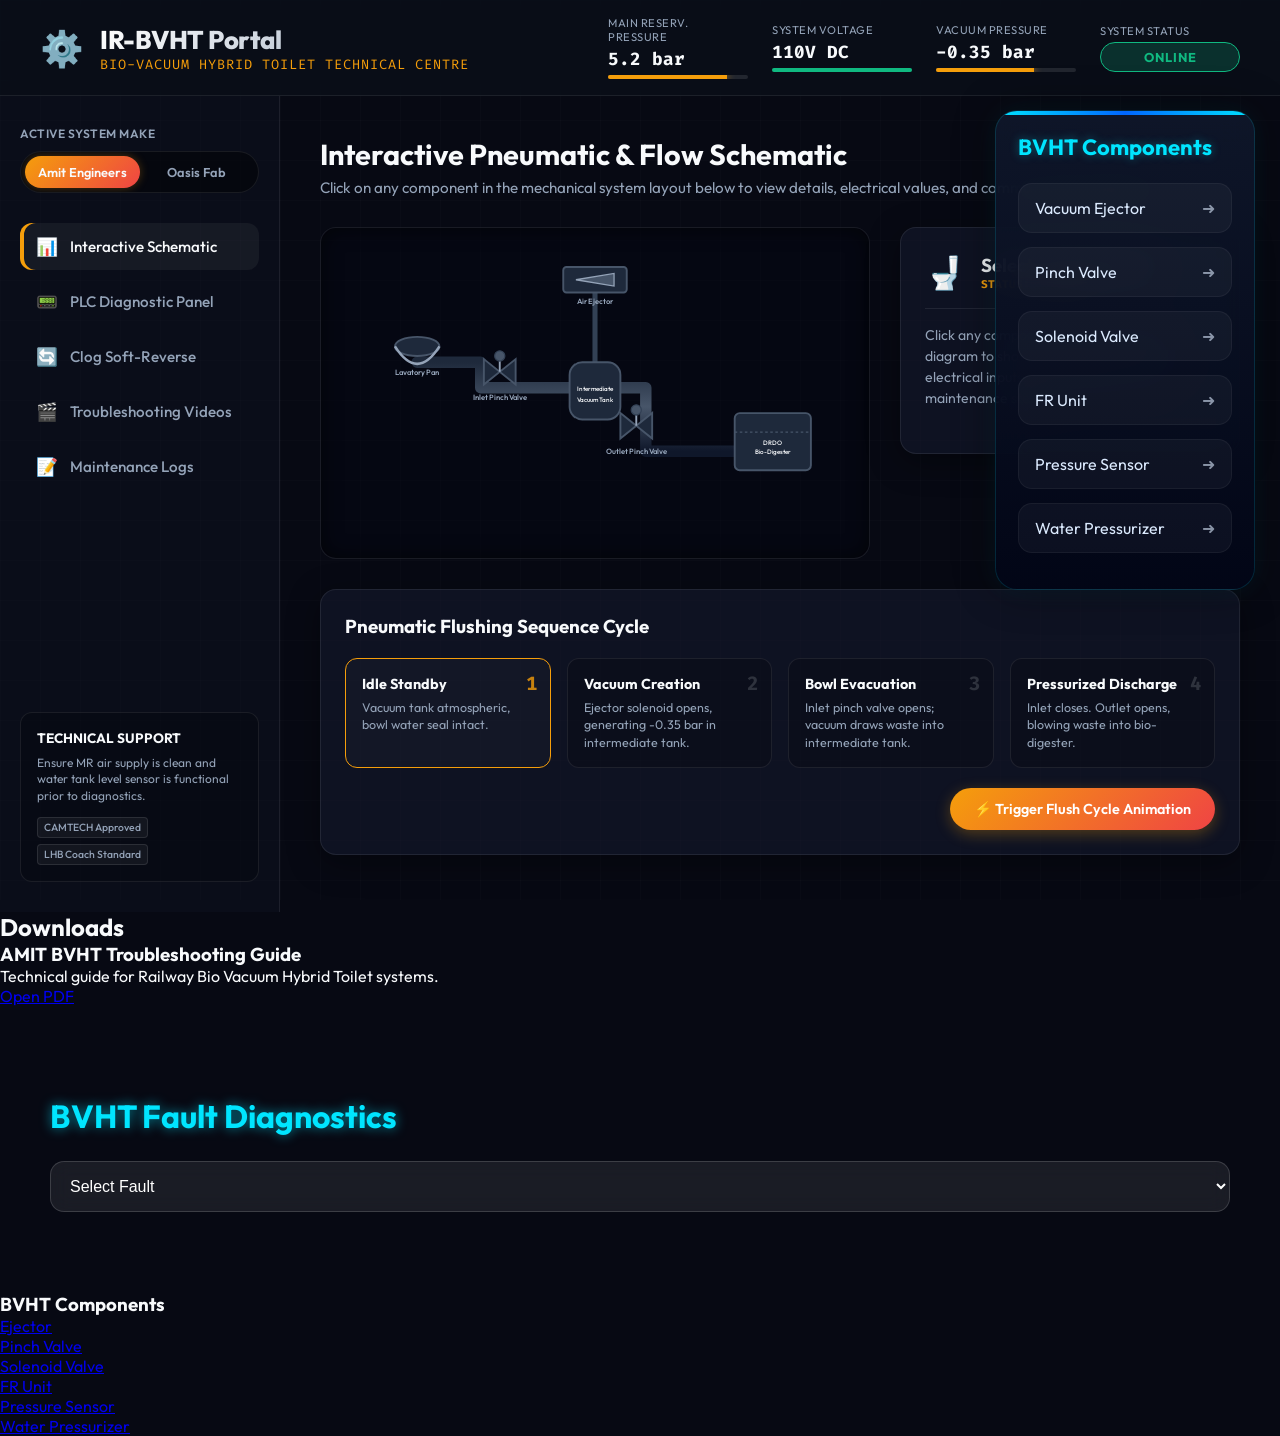
==== index.html @ fe93f7c3 "Update BVHT components list in index.html Added additional components to the BVHT section." ====
<!DOCTYPE html>
<html lang="en">
<head>
    <meta charset="UTF-8">
    <meta name="viewport" content="width=device-width, initial-scale=1.0">
    <title>Indian Railways BVHT Troubleshooting & Diagnostic Portal</title>
    <meta name="description" content="Technical portal for Amit Engineers and Oasis Fabrications Bio-Vacuum Hybrid Toilet (BVHT) systems in Indian Railways. Diagnostic codes, animated schematics, videos, and loggers.">
    <link rel="preconnect" href="https://fonts.googleapis.com">
    <link rel="preconnect" href="https://fonts.gstatic.com" crossorigin>
    <link href="https://fonts.googleapis.com/css2?family=Fira+Code:wght@400;500;700&family=Outfit:wght@300;400;500;600;700;800&display=swap" rel="stylesheet">
    <link rel="stylesheet" href="style.css">
</head>
<body class="theme-amit">
    <!-- Background grid effect -->
    <div class="grid-overlay"></div>

    <!-- Header Section -->
    <header class="main-header">
        <div class="header-logo">
            <span class="logo-icon">⚙️</span>
            <div>
                <h1>IR-BVHT Portal</h1>
                <p class="subtitle">Bio-Vacuum Hybrid Toilet Technical Centre</p>
            </div>
        </div>

        <!-- Real-time Dashboard Dials (Simulated) -->
        <div class="dashboard-stats">
            <div class="stat-dial">
                <span class="dial-label">Main Reserv. Pressure</span>
                <span class="dial-value" id="dial-mr-pressure">5.2 bar</span>
                <div class="dial-bar"><div class="dial-bar-fill" style="width: 85%;"></div></div>
            </div>
            <div class="stat-dial">
                <span class="dial-label">System Voltage</span>
                <span class="dial-value" id="dial-voltage">110V DC</span>
                <div class="dial-bar"><div class="dial-bar-fill success" style="width: 100%;"></div></div>
            </div>
            <div class="stat-dial">
                <span class="dial-label">Vacuum Pressure</span>
                <span class="dial-value" id="dial-vacuum">-0.35 bar</span>
                <div class="dial-bar"><div class="dial-bar-fill warning" style="width: 70%;"></div></div>
            </div>
            <div class="stat-dial">
                <span class="dial-label">System Status</span>
                <span class="status-indicator online" id="system-status-indicator">ONLINE</span>
            </div>
        </div>
    </header>

    <!-- Main Workspace -->
    <main class="app-container">
        
        <!-- Sidebar Navigation -->
        <aside class="sidebar-nav">
            <div class="manufacturer-toggle-container">
                <span class="toggle-label">Active System Make</span>
                <div class="toggle-switch">
                    <input type="radio" id="make-amit" name="system-make" value="amit" checked>
                    <label for="make-amit" class="toggle-btn toggle-amit">Amit Engineers</label>
                    <input type="radio" id="make-oasis" name="system-make" value="oasis">
                    <label for="make-oasis" class="toggle-btn toggle-oasis">Oasis Fab</label>
                    <span class="toggle-slider"></span>
                </div>
            </div>

            <nav class="nav-menu">
                <button class="nav-item active" id="btn-tab-schematic" data-tab="tab-schematic">
                    <span class="nav-icon">📊</span> Interactive Schematic
                </button>
                <button class="nav-item" id="btn-tab-diagnostic" data-tab="tab-diagnostic">
                    <span class="nav-icon">📟</span> PLC Diagnostic Panel
                </button>
                <button class="nav-item" id="btn-tab-softreverse" data-tab="tab-softreverse">
                    <span class="nav-icon">🔄</span> Clog Soft-Reverse
                </button>
                <button class="nav-item" id="btn-tab-videos" data-tab="tab-videos">
                    <span class="nav-icon">🎬</span> Troubleshooting Videos
                </button>
                <button class="nav-item" id="btn-tab-logger" data-tab="tab-logger">
                    <span class="nav-icon">📝</span> Maintenance Logs
                </button>
            </nav>

            <div class="sidebar-info">
                <h3>Technical Support</h3>
                <p>Ensure MR air supply is clean and water tank level sensor is functional prior to diagnostics.</p>
                <div class="support-badges">
                    <span class="badge">CAMTECH Approved</span>
                    <span class="badge">LHB Coach Standard</span>
                </div>
            </div>
        </aside>

        <!-- Dynamic Content Section -->
        <section class="content-viewport">

            <!-- TAB 1: INTERACTIVE PNEUMATIC SCHEMATIC -->
            <div class="tab-pane active" id="tab-schematic">
                <div class="pane-header">
                    <h2>Interactive Pneumatic & Flow Schematic</h2>
                    <p>Click on any component in the mechanical system layout below to view details, electrical values, and common failure diagnostics.</p>
                </div>

                <div class="schematic-layout">
                    <div class="svg-container" id="interactive-svg-container">
                        <!-- SVG Diagram of the Toilet System -->
                        <svg viewBox="0 0 800 450" class="schematic-svg" id="bvht-schematic-svg">
                            <!-- Definitions for Gradients -->
                            <defs>
                                <linearGradient id="pipe-grad" x1="0%" y1="0%" x2="0%" y2="100%">
                                    <stop offset="0%" stop-color="#1E293B"/>
                                    <stop offset="50%" stop-color="#475569"/>
                                    <stop offset="100%" stop-color="#0F172A"/>
                                </linearGradient>
                                <linearGradient id="glow-orange" x1="0%" y1="0%" x2="100%" y2="0%">
                                    <stop offset="0%" stop-color="#F59E0B"/>
                                    <stop offset="100%" stop-color="#EF4444"/>
                                </linearGradient>
                                <linearGradient id="glow-cyan" x1="0%" y1="0%" x2="100%" y2="0%">
                                    <stop offset="0%" stop-color="#06B6D4"/>
                                    <stop offset="100%" stop-color="#3B82F6"/>
                                </linearGradient>
                            </defs>

                            <!-- Pipe Lines (Background) -->
                            <!-- Waste Line: Toilet -> Inlet Valve -> Tank -> Outlet Valve -> Digester -->
                            <path d="M 120 180 L 220 180 L 220 220 L 320 220 L 480 220 L 480 320 L 620 320" fill="none" stroke="url(#pipe-grad)" stroke-width="18" stroke-linecap="round" stroke-linejoin="round" />
                            <path id="waste-flow-line" class="flow-line" d="M 120 180 L 220 180 L 220 220 L 320 220 L 480 220 L 480 320 L 620 320" fill="none" stroke="transparent" stroke-width="6" stroke-dasharray="10, 15" stroke-linecap="round" />

                            <!-- Air Line: Regulator -> Ejector -> Tank -->
                            <path d="M 400 60 L 400 130 L 400 200" fill="none" stroke="#334155" stroke-width="8" stroke-linecap="round"/>
                            <path id="air-flow-line" class="flow-line" d="M 400 60 L 400 200" fill="none" stroke="transparent" stroke-width="3" stroke-dasharray="6, 8" />

                            <!-- 1. Toilet Pan (Visual Node) -->
                            <g class="schematic-node" id="node-pan" transform="translate(60, 120)">
                                <rect class="node-hitbox" x="0" y="0" width="120" height="90" rx="10" />
                                <ellipse cx="60" cy="35" rx="35" ry="15" class="node-shape bowl" />
                                <path d="M 25 35 Q 60 90 95 35" fill="none" stroke="#94A3B8" stroke-width="4" />
                                <text x="60" y="80" class="node-label">Lavatory Pan</text>
                            </g>

                            <!-- 2. Inlet Pinch Valve -->
                            <g class="schematic-node" id="node-inlet-valve" transform="translate(225, 175)">
                                <rect class="node-hitbox" x="-20" y="-10" width="90" height="90" rx="10" />
                                <polygon points="0,0 50,40 50,0 0,40" class="node-shape valve" />
                                <line x1="25" y1="20" x2="25" y2="-5" stroke="#94A3B8" stroke-width="3" />
                                <circle cx="25" cy="-5" r="8" class="valve-actuator" />
                                <text x="25" y="65" class="node-label">Inlet Pinch Valve</text>
                            </g>

                            <!-- 3. Intermediate Vacuum Tank -->
                            <g class="schematic-node" id="node-vacuum-tank" transform="translate(350, 180)">
                                <rect class="node-hitbox" x="-10" y="-10" width="120" height="120" rx="10" />
                                <rect class="node-shape tank" x="10" y="0" width="80" height="90" rx="20" />
                                <text x="50" y="45" class="node-label inner">Intermediate</text>
                                <text x="50" y="62" class="node-label inner">Vacuum Tank</text>
                            </g>

                            <!-- 4. Vacuum Ejector & Solenoids -->
                            <g class="schematic-node" id="node-ejector" transform="translate(340, 20)">
                                <rect class="node-hitbox" x="-10" y="-10" width="140" height="90" rx="10" />
                                <rect class="node-shape regulator" x="10" y="10" width="100" height="40" rx="5" />
                                <polygon points="30,30 90,20 90,40" class="ejector-cone" fill="#475569" stroke="#94A3B8" stroke-width="2" />
                                <text x="60" y="68" class="node-label">Air Ejector</text>
                            </g>

                            <!-- 5. Outlet Pinch Valve -->
                            <g class="schematic-node" id="node-outlet-valve" transform="translate(440, 260)">
                                <rect class="node-hitbox" x="-20" y="-10" width="90" height="90" rx="10" />
                                <polygon points="0,0 50,40 50,0 0,40" class="node-shape valve" />
                                <line x1="25" y1="20" x2="25" y2="-5" stroke="#94A3B8" stroke-width="3" />
                                <circle cx="25" cy="-5" r="8" class="valve-actuator" />
                                <text x="25" y="65" class="node-label">Outlet Pinch Valve</text>
                            </g>

                            <!-- 6. Bio-Digester Tank -->
                            <g class="schematic-node" id="node-digester" transform="translate(610, 250)">
                                <rect class="node-hitbox" x="0" y="0" width="140" height="130" rx="10" />
                                <rect class="node-shape digester-box" x="10" y="10" width="120" height="90" rx="8" />
                                <line x1="10" y1="40" x2="130" y2="40" stroke="#475569" stroke-width="2" stroke-dasharray="4,4" />
                                <text x="70" y="60" class="node-label inner">DRDO</text>
                                <text x="70" y="75" class="node-label inner">Bio-Digester</text>
                            </g>
                        </svg>
                    </div>

                    <!-- Component Details Card -->
                    <div class="component-details-card glass-panel" id="component-details-card">
                        <div class="card-header">
                            <span class="comp-icon" id="comp-icon">🚽</span>
                            <div>
                                <h3 id="comp-title">Select a Component</h3>
                                <p class="comp-tag" id="comp-status">STATUS: STANDBY</p>
                            </div>
                        </div>
                        <div class="card-body">
                            <p class="comp-desc" id="comp-desc">Click any component on the schematic diagram to show the diagnostic overview, electrical inputs, typical pressure, and maintenance steps.</p>
                            <div class="comp-spec-list" id="comp-spec-list" style="display: none;">
                                <div class="spec-row">
                                    <span class="spec-name">Operating Air Pressure:</span>
                                    <span class="spec-value" id="spec-pressure">-</span>
                                </div>
                                <div class="spec-row">
                                    <span class="spec-name">Electrical Voltage:</span>
                                    <span class="spec-value" id="spec-voltage">-</span>
                                </div>
                                <div class="spec-row">
                                    <span class="spec-name">Primary Fault:</span>
                                    <span class="spec-value warning" id="spec-fault">-</span>
                                </div>
                            </div>
                            <div class="comp-actions" id="comp-actions" style="display: none;">
                                <button class="action-btn-primary" id="btn-comp-video">🎥 View Maintenance Video</button>
                            </div>
                        </div>
                    </div>
                </div>

                <!-- Operating Sequence Walkthrough -->
                <div class="sequence-walkthrough glass-panel">
                    <h3>Pneumatic Flushing Sequence Cycle</h3>
                    <div class="sequence-steps">
                        <div class="seq-step active" id="seq-step-1">
                            <span class="step-num">1</span>
                            <h4>Idle Standby</h4>
                            <p>Vacuum tank atmospheric, bowl water seal intact.</p>
                        </div>
                        <div class="seq-step" id="seq-step-2">
                            <span class="step-num">2</span>
                            <h4>Vacuum Creation</h4>
                            <p>Ejector solenoid opens, generating -0.35 bar in intermediate tank.</p>
                        </div>
                        <div class="seq-step" id="seq-step-3">
                            <span class="step-num">3</span>
                            <h4>Bowl Evacuation</h4>
                            <p>Inlet pinch valve opens; vacuum draws waste into intermediate tank.</p>
                        </div>
                        <div class="seq-step" id="seq-step-4">
                            <span class="step-num">4</span>
                            <h4>Pressurized Discharge</h4>
                            <p>Inlet closes. Outlet opens, blowing waste into bio-digester.</p>
                        </div>
                    </div>
                    <div class="sequence-controls">
                        <button class="glow-btn" id="btn-simulate-flush">⚡ Trigger Flush Cycle Animation</button>
                    </div>
                </div>
            </div>

            <!-- TAB 2: PLC DIAGNOSTIC PANEL -->
            <div class="tab-pane" id="tab-diagnostic">
                <div class="pane-header">
                    <h2>Microprocessor & PLC Control Panel Simulator</h2>
                    <p>Replicate the actual on-board PLC controller interface. Choose a fault code to simulate screen readouts, indicator light states, and retrieve the corrective action protocol.</p>
                </div>

                <div class="diagnostic-grid">
                    <!-- The Simulated Controller Unit -->
                    <div class="plc-controller-enclosure">
                        <div class="plc-faceplate">
                            <!-- Controller Header -->
                            <div class="plc-header">
                                <span class="plc-maker" id="plc-maker-name">AMIT ENGINEERS</span>
                                <span class="plc-model">MICRO-PLC SYSTEM V3.1</span>
                            </div>

                            <!-- LCD Digital Display -->
                            <div class="plc-lcd-display">
                                <div class="lcd-glow"></div>
                                <div class="lcd-text" id="plc-display-line1">SYSTEM NORMAL</div>
                                <div class="lcd-text code" id="plc-display-line2">READY FOR CYCLE</div>
                                <div class="lcd-text alert" id="plc-display-line3">MR PRESS: 5.2 BAR</div>
                            </div>

                            <!-- LED Panel Indicators -->
                            <div class="plc-led-panel">
                                <div class="led-group">
                                    <span class="led-light led-green active" id="led-power"></span>
                                    <span class="led-label">POWER 110V</span>
                                </div>
                                <div class="led-group">
                                    <span class="led-light led-amber active" id="led-air"></span>
                                    <span class="led-label">AIR OK (>5B)</span>
                                </div>
                                <div class="led-group">
                                    <span class="led-light led-cyan" id="led-vacuum"></span>
                                    <span class="led-label">VACUUM ACT</span>
                                </div>
                                <div class="led-group">
                                    <span class="led-light led-red" id="led-fault"></span>
                                    <span class="led-label">SYS FAULT</span>
                                </div>
                            </div>

                            <!-- Interface Buttons -->
                            <div class="plc-buttons-row">
                                <button class="plc-btn" id="plc-btn-up">▲</button>
                                <button class="plc-btn" id="plc-btn-down">▼</button>
                                <button class="plc-btn ok" id="plc-btn-ok">OK</button>
                                <button class="plc-btn reset" id="plc-btn-reset">RESET</button>
                            </div>
                        </div>
                    </div>

                    <!-- Fault Code Selection & Actions -->
                    <div class="fault-lookup-card glass-panel">
                        <h3>Simulate System Faults</h3>
                        <p class="info-note">Select a fault condition from the dropdown to diagnose the issue on the control panel.</p>

                        <div class="form-group">
                            <label for="fault-select">Choose System Error:</label>
                            <select id="fault-select" class="custom-select">
                                <option value="NORMAL">-- System Healthy (Normal Operation) --</option>
                                <optgroup label="Common Fault Conditions" id="fault-select-group">
                                    <!-- Populated dynamically via JS based on Amit/Oasis selection -->
                                </optgroup>
                            </select>
                        </div>

                        <!-- Diagnostic Output -->
                        <div class="diagnostic-output-box" id="diagnostic-output-box" style="display: none;">
                            <h4 class="output-title">Resolution & Troubleshooting Protocol</h4>
                            <div class="protocol-details">
                                <div class="protocol-section">
                                    <h5>🚨 Probable Cause:</h5>
                                    <p id="fault-cause">No compressed air from Main Reservoir or clogged solenoid exhaust port.</p>
                                </div>
                                <div class="protocol-section">
                                    <h5>🔧 Rectification Steps:</h5>
                                    <ol id="fault-steps">
                                        <li>Check MR air gauge in underframe.</li>
                                        <li>Check if bypass valve is closed.</li>
                                        <li>Measure coil resistance of Inlet Solenoid (should be ~120 ohms).</li>
                                    </ol>
                                </div>
                                <div class="protocol-section">
                                    <h5>📽️ Recommended Tutorial:</h5>
                                    <div class="recommendation-link">
                                        <span class="link-title" id="fault-video-recommendation">Replacing Inlet Solenoid.webm</span>
                                        <button class="small-glow-btn" id="btn-fault-play-video">🎥 Play Tutorial</button>
                                    </div>
                                </div>
                            </div>
                        </div>
                    </div>
                </div>
            </div>

            <!-- TAB 3: CLOG SOFT-REVERSE SIMULATOR -->
            <div class="tab-pane" id="tab-softreverse">
                <div class="pane-header">
                    <h2>Emergency Clog Removal: Soft-Reverse Simulator</h2>
                    <p>When an en-route toilet bowl blockage occurs, coaching depot staff use the "Soft-Reverse" purge. This forces the inlet pinch valve open and alternates air/vacuum pulses to clear obstructions.</p>
                </div>

                <div class="soft-reverse-grid">
                    <!-- Interactive Button Console -->
                    <div class="console-box glass-panel">
                        <h3>Microprocessor Push-Button Panel</h3>
                        <p class="console-instruct"><strong>Instructions:</strong> To trigger the Soft-Reverse protocol, you must click and hold buttons <span class="key-badge">S1</span>, <span class="key-badge">S2</span>, and <span class="key-badge">S3</span> simultaneously for exactly 3 seconds.</p>
                        
                        <div class="interactive-console-buttons">
                            <button class="console-push-btn" id="btn-s1">S1 <span class="subtext">Diagnostic</span></button>
                            <button class="console-push-btn" id="btn-s2">S2 <span class="subtext">Manual Act.</span></button>
                            <button class="console-push-btn" id="btn-s3">S3 <span class="subtext">System Set</span></button>
                        </div>

                        <!-- Progress indicator -->
                        <div class="hold-progress-container" id="hold-progress-container" style="display: none;">
                            <div class="progress-label">Holding Buttons... <span id="progress-percent">0%</span></div>
                            <div class="progress-bar-track">
                                <div class="progress-bar-fill" id="hold-progress-bar"></div>
                            </div>
                        </div>

                        <div class="system-alerts" id="console-alerts-box">
                            <div class="alert-message standby">STANDBY: Ready to run Soft-Reverse Procedure.</div>
                        </div>
                    </div>

                    <!-- Simulated Visual feedback -->
                    <div class="simulator-feed-box glass-panel">
                        <h3>Purge Cycle Animation Feed</h3>
                        <div class="valve-simulation-box">
                            <div class="sim-valve" id="sim-valve-inlet">
                                <span class="valve-name">Inlet Pinch Valve</span>
                                <span class="valve-status status-closed" id="status-val-inlet">CLOSED</span>
                                <div class="valve-visual"><div class="gate"></div></div>
                            </div>

                            <div class="sim-valve" id="sim-valve-outlet">
                                <span class="valve-name">Outlet Pinch Valve</span>
                                <span class="valve-status status-closed" id="status-val-outlet">CLOSED</span>
                                <div class="valve-visual"><div class="gate"></div></div>
                            </div>

                            <div class="sim-pressure-gauge">
                                <span class="gauge-name">Internal Pressure</span>
                                <div class="gauge-visual">
                                    <div class="dial-needle" id="sim-gauge-needle" style="transform: rotate(0deg);"></div>
                                    <div class="gauge-center"></div>
                                </div>
                                <span class="gauge-value" id="sim-gauge-value">0.0 bar</span>
                            </div>
                        </div>

                        <div class="console-screen">
                            <div class="scanlines"></div>
                            <ul class="console-logs" id="console-logs-list">
                                <li class="log-entry sys">[SYSTEM] Standby - Awaiting initialization keys...</li>
                            </ul>
                        </div>
                    </div>
                </div>
            </div>

            <!-- TAB 4: VIDEOS & DOWNLOADS -->
            <div class="tab-pane" id="tab-videos">
                <div class="pane-header">
                    <h2>Troubleshooting Videos & Reference Manuals</h2>
                    <p>Browse and download instruction manuals and troubleshooting videos for depot staff. The canvas player below offers lightweight simulated animations of standard mechanical repairs.</p>
                </div>

                <div class="videos-and-manuals-layout">
                    <!-- Library Grid -->
                    <div class="library-container">
                        <h3>Available Media Library</h3>
                        <div class="video-grid" id="video-card-grid">
                            <!-- Cards populated by JS based on selected make -->
                        </div>
<section class="downloads-section">
    <h2>Downloads</h2>

    <div class="download-card">
        <h3>AMIT BVHT Troubleshooting Guide</h3>

        <p>
            Troubleshooting guide for Bio Vacuum Hybrid Toilet systems.
        </p>

        <a href="downloads/amit_bvht_troubleshooting_guide.pdf"
           target="_blank"
           class="download-btn">
           Open PDF
        </a>
    </div>
</section>
                        <h3 style="margin-top: 40px;">Standard PDF Reference Manuals</h3>
                        <div class="manuals-list">
                            <div class="manual-item glass-panel">
                                <span class="file-icon">📄</span>
                                <div class="file-info">
                                    <h4>Amit Engineers BVHT Technical Manual</h4>
                                    <p>Comprehensive guide for wiring, solenoid replacement, and pneumatic tuning. (PDF, 2.1KB)</p>
                                </div>
                                <a href="downloads/amit_bvht_troubleshooting_guide.pdf" download class="glow-btn small">Download Manual</a>
                            </div>
                            <div class="manual-item glass-panel">
                                <span class="file-icon">📄</span>
                                <div class="file-info">
                                    <h4>Oasis Fabrications BVHT Maintenance Manual</h4>
                                    <p>Standard operating procedures for Oasis-specific pinch valves and controllers. (PDF, 2.1KB)</p>
                                </div>
                                <a href="downloads/oasis_bvht_troubleshooting_guide.pdf" download class="glow-btn small">Download Manual</a>
                            </div>
                        </div>
                    </div>

                    <!-- Custom Canvas video playback display -->
                    <div class="canvas-video-player-panel glass-panel" id="canvas-player-container">
                        <div class="player-header">
                            <span class="player-dot"></span>
                            <span class="player-dot"></span>
                            <span class="player-dot"></span>
                            <span class="now-playing-title" id="now-playing-title">No Video Loaded</span>
                        </div>

                        <!-- Canvas element representing our diagnostic/repair animation -->
                        <div class="canvas-wrapper">
                            <canvas id="troubleshoot-canvas" width="480" height="270"></canvas>
                            <div class="play-overlay" id="player-play-overlay">
                                <span class="play-triangle">▶</span>
                                <p>Click "Play Tutorial" on a library card to start visual animation</p>
                            </div>
                        </div>

                        <!-- Control Buttons -->
                        <div class="player-controls">
                            <button class="player-ctrl-btn" id="btn-player-play">Play</button>
                            <button class="player-ctrl-btn" id="btn-player-pause">Pause</button>
                            <button class="player-ctrl-btn" id="btn-player-restart">Reset</button>
                            <a id="btn-player-download" href="#" download class="player-ctrl-btn download-btn">Download WebM File</a>
                        </div>
                    </div>
                </div>
            </div>

            <!-- TAB 5: MAINTENANCE LOGGER -->
            <div class="tab-pane" id="tab-logger">
                <div class="pane-header">
                    <h2>Coaching Depot Maintenance Logging Portal</h2>
                    <p>Record inspections, part replacements, and diagnostic outcomes. Logged data is saved locally on your terminal and can be exported as a report.</p>
                </div>

                <div class="logger-layout">
                    <!-- Form Panel -->
                    <div class="logger-form-card glass-panel">
                        <h3>Log Maintenance Action</h3>
                        <form id="maintenance-log-form">
                            <div class="form-row-2">
                                <div class="form-group">
                                    <label for="log-coach">Coach Number:</label>
                                    <input type="text" id="log-coach" required placeholder="e.g. CR 21453">
                                </div>
                                <div class="form-group">
                                    <label for="log-train">Train Name/Number:</label>
                                    <input type="text" id="log-train" required placeholder="e.g. Rajdhani Express (12951)">
                                </div>
                            </div>

                            <div class="form-row-2">
                                <div class="form-group">
                                    <label for="log-depot">Coaching Depot:</label>
                                    <select id="log-depot" class="custom-select">
                                        <option value="NDLS">NDLS (New Delhi)</option>
                                        <option value="HWH">HWH (Howrah)</option>
                                        <option value="BDTS">BDTS (Bandra Terminus)</option>
                                        <option value="MAS">MAS (Chennai Central)</option>
                                        <option value="SBC">SBC (Bengaluru)</option>
                                        <option value="GWL">GWL (Gwalior Depot)</option>
                                    </select>
                                </div>
                                <div class="form-group">
                                    <label for="log-make">System Manufacturer:</label>
                                    <select id="log-make" class="custom-select">
                                        <option value="Amit Engineers">Amit Engineers</option>
                                        <option value="Oasis Fabrications">Oasis Fabrications</option>
                                    </select>
                                </div>
                            </div>

                            <div class="form-group">
                                <label for="log-issue">Primary Diagnostic Issue / Action Taken:</label>
                                <textarea id="log-issue" required rows="3" placeholder="e.g. Replaced leaking inlet pinch valve sleeve. Flushed and verified vacuum -0.36 bar."></textarea>
                            </div>

                            <div class="form-group">
                                <label for="log-status">System Clearance Status:</label>
                                <select id="log-status" class="custom-select">
                                    <option value="Fit">FIT for Service (Green Card)</option>
                                    <option value="Requires Monitoring">Requires Monitoring / Trial run</option>
                                    <option value="Unfit">UNFIT (Needs Attention)</option>
                                </select>
                            </div>

                            <button type="submit" class="glow-btn full-width">💾 Save Log Entry</button>
                        </form>
                    </div>

                    <!-- History Table -->
                    <div class="logs-history-card glass-panel">
                        <div class="logs-header-row">
                            <h3>Saved Maintenance History</h3>
                            <div class="table-actions">
                                <button class="glow-btn small" id="btn-export-logs">📤 Export to CSV</button>
                                <button class="glow-btn small danger" id="btn-clear-logs">🗑️ Clear Logs</button>
                            </div>
                        </div>

                        <div class="table-wrapper">
                            <table class="logs-table" id="logs-table">
                                <thead>
                                    <tr>
                                        <th>Date/Time</th>
                                        <th>Coach No.</th>
                                        <th>Train</th>
                                        <th>Make</th>
                                        <th>Depot</th>
                                        <th>Action Taken / Findings</th>
                                        <th>Status</th>
                                    </tr>
                                </thead>
                                <tbody id="logs-table-body">
                                    <!-- Appended dynamically via JS -->
                                    <tr>
                                        <td colspan="7" class="empty-table-cell">No logs entered yet. Check inputs on the left.</td>
                                    </tr>
                                </tbody>
                            </table>
                        </div>
                    </div>
                </div>
            </div>

        </section>
    </main>

    <!-- Interactive Video Dialog Modal -->
    <div class="modal-overlay" id="modal-video-overlay">
        <div class="modal-content glass-panel">
            <button class="modal-close" id="btn-modal-close">×</button>
            <h3 id="modal-video-title">Troubleshooting Video</h3>
            <div class="video-container">
                <video id="modal-video-element" controls>
                    <!-- Video sources updated dynamically -->
                </video>
            </div>
            <div class="modal-desc-box">
                <p id="modal-video-desc">Video tutorial details and offline download instructions.</p>
                <a id="btn-modal-download" href="#" class="glow-btn" download>Download WebM Video</a>
            </div>
        </div>
    </div>

    <!-- Script loading -->
    <section class="downloads-section">
    <h2>Downloads</h2>

    <div class="download-card">
        <h3>AMIT BVHT Troubleshooting Guide</h3>

        <p>
            Technical guide for Railway Bio Vacuum Hybrid Toilet systems.
        </p>

        <a href="downloads/amit_bvht_troubleshooting_guide.pdf"
           target="_blank"
           class="download-btn">
           Open PDF
        </a>
    </div>
</section>
    <section class="fault-section">

    <h2>BVHT Fault Diagnostics</h2>

    <select id="faultSelector">
        <option value="">Select Fault</option>
        <option value="ejectorChoke">Ejector Choking</option>
        <option value="reverseFlush">Reverse Flushing</option>
        <option value="pinchValveFailure">Pinch Valve Failure</option>
    </select>

    <div id="faultDisplay"></div>

</section>
    <script src="data/faultDatabase.js"></script>
    <script src="app.js"></script>
    <aside class="right-components-panel">

    <h3>BVHT Components</h3>

    <ul>

        <li>
            <a href="components/ejector.html">
                Vacuum Ejector
            </a>
        </li>

        <li>
            <a href="components/pinch-valve.html">
                Pinch Valve
            </a>
        </li>

        <li>
            <a href="components/solenoid.html">
                Solenoid Valve
            </a>
        </li>

        <li>
            <a href="components/fr-unit.html">
                FR Unit
            </a>
        </li>

        <li>
            <a href="components/sensor.html">
                Pressure Sensor
            </a>
        </li>

        <li>
            <a href="components/water-pressurizer.html">
                Water Pressurizer
            </a>
        </li>

    </ul>

</aside>

    <h3>BVHT Components</h3>

    <ul>

        <li>
            <a href="components/ejector.html">
                Ejector
            </a>
        </li>

        <li>
            <a href="components/pinch-valve.html">
                Pinch Valve
            </a>
        </li>

        <li>
            <a href="components/solenoid.html">
                Solenoid Valve
            </a>
        </li>

        <li>
            <a href="components/fr-unit.html">
                FR Unit
            </a>
        </li>

        <li>
            <a href="components/sensor.html">
                Pressure Sensor
            </a>
        </li>

        <li>
            <a href="components/water-pressurizer.html">
                Water Pressurizer
            </a>
        </li>

    </ul>

</aside>
</body>
</html>
---- style.css ----
/* ==========================================
   IR-BVHT PORTAL - PREMIUM CSS DESIGN SYSTEM
   ========================================== */

/* Variables & Base Setup */
:root {
    --bg-base: #070913;
    --bg-surface: rgba(20, 26, 46, 0.6);
    --bg-surface-solid: #0f1424;
    --border-color: rgba(255, 255, 255, 0.08);
    --border-glow: rgba(255, 255, 255, 0.15);
    
    --text-primary: #f8fafc;
    --text-secondary: #94a3b8;
    --text-muted: #64748b;
    
    /* Manufacturer Colors (Will be dynamically overridden or scoped) */
    --color-amit: #f59e0b;
    --color-amit-glow: rgba(245, 158, 11, 0.3);
    --color-amit-gradient: linear-gradient(135deg, #f59e0b, #ef4444);
    
    --color-oasis: #06b6d4;
    --color-oasis-glow: rgba(6, 182, 212, 0.3);
    --color-oasis-gradient: linear-gradient(135deg, #06b6d4, #3b82f6);

    /* Active Accent Variables (defaulting to Amit Engineers) */
    --accent: var(--color-amit);
    --accent-glow: var(--color-amit-glow);
    --accent-gradient: var(--color-amit-gradient);
    
    --success: #10b981;
    --success-glow: rgba(16, 185, 129, 0.2);
    --warning: #f59e0b;
    --error: #f43f5e;
    --error-glow: rgba(244, 63, 94, 0.3);
    
    --font-sans: 'Outfit', -apple-system, BlinkMacSystemFont, "Segoe UI", Roboto, sans-serif;
    --font-mono: 'Fira Code', Consolas, Monaco, monospace;
    
    --glass-blur: blur(12px);
    --transition-smooth: all 0.3s cubic-bezier(0.4, 0, 0.2, 1);
}

/* Theme Switching Overrides */
body.theme-amit {
    --accent: var(--color-amit);
    --accent-glow: var(--color-amit-glow);
    --accent-gradient: var(--color-amit-gradient);
}

body.theme-oasis {
    --accent: var(--color-oasis);
    --accent-glow: var(--color-oasis-glow);
    --accent-gradient: var(--color-oasis-gradient);
}

/* Global Reset */
* {
    margin: 0;
    padding: 0;
    box-sizing: border-box;
}

body {
    background-color: var(--bg-base);
    color: var(--text-primary);
    font-family: var(--font-sans);
    min-height: 100vh;
    overflow-x: hidden;
    position: relative;
}

/* cyber-grid background overlay */
.grid-overlay {
    position: fixed;
    top: 0;
    left: 0;
    width: 100%;
    height: 100%;
    background-image: 
        linear-gradient(rgba(255, 255, 255, 0.015) 1px, transparent 1px),
        linear-gradient(90deg, rgba(255, 255, 255, 0.015) 1px, transparent 1px);
    background-size: 40px 40px;
    z-index: -1;
    pointer-events: none;
}

/* Glassmorphic Panel Styles */
.glass-panel {
    background: var(--bg-surface);
    backdrop-filter: var(--glass-blur);
    -webkit-backdrop-filter: var(--glass-blur);
    border: 1px solid var(--border-color);
    border-radius: 16px;
    box-shadow: 0 8px 32px 0 rgba(0, 0, 0, 0.37);
    padding: 24px;
    transition: var(--transition-smooth);
}

.glass-panel:hover {
    border-color: var(--border-glow);
}

/* Scrollbars */
::-webkit-scrollbar {
    width: 8px;
    height: 8px;
}
::-webkit-scrollbar-track {
    background: rgba(0, 0, 0, 0.2);
}
::-webkit-scrollbar-thumb {
    background: var(--border-glow);
    border-radius: 4px;
}
::-webkit-scrollbar-thumb:hover {
    background: var(--accent);
}

/* Header & Status Section */
.main-header {
    background: rgba(11, 15, 25, 0.8);
    backdrop-filter: var(--glass-blur);
    border-bottom: 1px solid var(--border-color);
    padding: 16px 40px;
    display: flex;
    justify-content: space-between;
    align-items: center;
    position: sticky;
    top: 0;
    z-index: 100;
}

.header-logo {
    display: flex;
    align-items: center;
    gap: 16px;
}

.logo-icon {
    font-size: 2.2rem;
    animation: spin 8s linear infinite;
    display: inline-block;
}

@keyframes spin {
    0% { transform: rotate(0deg); }
    100% { transform: rotate(360deg); }
}

.main-header h1 {
    font-size: 1.6rem;
    font-weight: 800;
    letter-spacing: -0.5px;
    background: linear-gradient(135deg, #ffffff, var(--text-secondary));
    -webkit-background-clip: text;
    -webkit-text-fill-color: transparent;
}

.subtitle {
    font-size: 0.85rem;
    color: var(--accent);
    font-family: var(--font-mono);
    text-transform: uppercase;
    letter-spacing: 1px;
    transition: var(--transition-smooth);
}

.dashboard-stats {
    display: flex;
    gap: 24px;
    align-items: center;
}

.stat-dial {
    display: flex;
    flex-direction: column;
    gap: 4px;
    width: 140px;
}

.dial-label {
    font-size: 0.7rem;
    color: var(--text-secondary);
    text-transform: uppercase;
    letter-spacing: 0.5px;
}

.dial-value {
    font-size: 1.1rem;
    font-family: var(--font-mono);
    font-weight: 700;
    color: var(--text-primary);
}

.dial-bar {
    width: 100%;
    height: 4px;
    background: rgba(255, 255, 255, 0.1);
    border-radius: 2px;
    overflow: hidden;
}

.dial-bar-fill {
    height: 100%;
    background: var(--accent);
    box-shadow: 0 0 8px var(--accent);
    transition: var(--transition-smooth);
}

.dial-bar-fill.success {
    background: var(--success);
    box-shadow: 0 0 8px var(--success);
}

.dial-bar-fill.warning {
    background: var(--warning);
    box-shadow: 0 0 8px var(--warning);
}

.status-indicator {
    padding: 6px 12px;
    border-radius: 20px;
    font-size: 0.8rem;
    font-weight: 700;
    letter-spacing: 1px;
    text-align: center;
}

.status-indicator.online {
    background: var(--success-glow);
    color: var(--success);
    border: 1px solid var(--success);
    animation: pulse-green 2s infinite;
}

@keyframes pulse-green {
    0% { box-shadow: 0 0 0 0 rgba(16, 185, 129, 0.4); }
    70% { box-shadow: 0 0 0 10px rgba(16, 185, 129, 0); }
    100% { box-shadow: 0 0 0 0 rgba(16, 185, 129, 0); }
}

/* App Container Layout */
.app-container {
    display: grid;
    grid-template-columns: 280px 1fr;
    min-height: calc(100vh - 84px);
}

/* Sidebar Styling */
.sidebar-nav {
    background: rgba(15, 20, 36, 0.4);
    border-right: 1px solid var(--border-color);
    padding: 30px 20px;
    display: flex;
    flex-direction: column;
    gap: 30px;
}

.manufacturer-toggle-container {
    display: flex;
    flex-direction: column;
    gap: 10px;
}

.toggle-label {
    font-size: 0.75rem;
    text-transform: uppercase;
    color: var(--text-secondary);
    letter-spacing: 0.5px;
    font-weight: 600;
}

.toggle-switch {
    display: flex;
    position: relative;
    background: rgba(0, 0, 0, 0.4);
    padding: 4px;
    border-radius: 30px;
    border: 1px solid var(--border-color);
    overflow: hidden;
}

.toggle-switch input[type="radio"] {
    display: none;
}

.toggle-btn {
    flex: 1;
    text-align: center;
    padding: 8px 12px;
    font-size: 0.8rem;
    font-weight: 600;
    cursor: pointer;
    border-radius: 20px;
    z-index: 2;
    transition: var(--transition-smooth);
    color: var(--text-secondary);
}

.toggle-switch input[type="radio"]:checked + label {
    color: var(--text-primary);
}

.toggle-slider {
    position: absolute;
    top: 4px;
    left: 4px;
    width: calc(50% - 4px);
    height: calc(100% - 8px);
    border-radius: 20px;
    z-index: 1;
    transition: transform 0.3s cubic-bezier(0.4, 0, 0.2, 1);
}

#make-amit:checked ~ .toggle-slider {
    transform: translateX(0);
    background: var(--color-amit-gradient);
    box-shadow: 0 0 10px var(--color-amit-glow);
}

#make-oasis:checked ~ .toggle-slider {
    transform: translateX(100%);
    background: var(--color-oasis-gradient);
    box-shadow: 0 0 10px var(--color-oasis-glow);
}

/* Nav Menu */
.nav-menu {
    display: flex;
    flex-direction: column;
    gap: 8px;
}

.nav-item {
    background: transparent;
    border: none;
    color: var(--text-secondary);
    font-family: var(--font-sans);
    font-size: 0.95rem;
    font-weight: 500;
    text-align: left;
    padding: 12px 16px;
    border-radius: 12px;
    cursor: pointer;
    display: flex;
    align-items: center;
    gap: 12px;
    transition: var(--transition-smooth);
}

.nav-item:hover {
    background: rgba(255, 255, 255, 0.03);
    color: var(--text-primary);
}

.nav-item.active {
    background: rgba(255, 255, 255, 0.05);
    color: var(--text-primary);
    box-shadow: inset 4px 0 0 0 var(--accent);
}

.nav-icon {
    font-size: 1.1rem;
}

.sidebar-info {
    margin-top: auto;
    background: rgba(0, 0, 0, 0.2);
    border-radius: 12px;
    padding: 16px;
    border: 1px solid var(--border-color);
}

.sidebar-info h3 {
    font-size: 0.85rem;
    text-transform: uppercase;
    color: var(--text-primary);
    margin-bottom: 8px;
}

.sidebar-info p {
    font-size: 0.75rem;
    color: var(--text-secondary);
    line-height: 1.4;
    margin-bottom: 12px;
}

.support-badges {
    display: flex;
    gap: 6px;
    flex-wrap: wrap;
}

.badge {
    background: rgba(255, 255, 255, 0.05);
    border: 1px solid rgba(255, 255, 255, 0.1);
    color: var(--text-secondary);
    font-size: 0.65rem;
    padding: 3px 6px;
    border-radius: 4px;
    font-weight: 500;
}

/* Content Viewport & Tab Panels */
.content-viewport {
    padding: 40px;
    overflow-y: auto;
    height: calc(100vh - 84px);
}

.tab-pane {
    display: none;
    animation: fade-in 0.4s ease-out forwards;
}

.tab-pane.active {
    display: block;
}

@keyframes fade-in {
    from { opacity: 0; transform: translateY(8px); }
    to { opacity: 1; transform: translateY(0); }
}

.pane-header {
    margin-bottom: 30px;
}

.pane-header h2 {
    font-size: 1.8rem;
    font-weight: 700;
    margin-bottom: 6px;
}

.pane-header p {
    color: var(--text-secondary);
    font-size: 0.95rem;
}

/* ==========================================
   TAB 1: SCHEMATIC LAYOUT & FLOWS
   ========================================== */
.schematic-layout {
    display: grid;
    grid-template-columns: 1fr 340px;
    gap: 30px;
    margin-bottom: 30px;
    align-items: start;
}

.svg-container {
    background: rgba(5, 7, 18, 0.5);
    border: 1px solid var(--border-color);
    border-radius: 16px;
    padding: 20px;
    box-shadow: inset 0 0 20px rgba(0, 0, 0, 0.6);
    overflow: hidden;
}

.schematic-svg {
    width: 100%;
    height: auto;
}

/* Node Interactability */
.schematic-node {
    cursor: pointer;
}

.node-hitbox {
    fill: transparent;
    stroke: transparent;
    transition: var(--transition-smooth);
}

.schematic-node:hover .node-hitbox {
    fill: rgba(255, 255, 255, 0.03);
    stroke: rgba(255, 255, 255, 0.1);
}

.node-shape {
    fill: #1e293b;
    stroke: #475569;
    stroke-width: 3px;
    transition: var(--transition-smooth);
}

.schematic-node:hover .node-shape,
.schematic-node.active .node-shape {
    stroke: var(--accent);
    filter: drop-shadow(0 0 8px var(--accent-glow));
}

.node-label {
    fill: var(--text-secondary);
    font-size: 12px;
    font-weight: 600;
    text-anchor: middle;
    pointer-events: none;
}

.node-label.inner {
    fill: var(--text-primary);
    font-size: 10px;
    font-weight: 500;
}

/* Specific SVG parts style */
.valve-actuator {
    fill: #475569;
    stroke: #334155;
    stroke-width: 2px;
}

.schematic-node:hover .valve-actuator {
    fill: var(--accent);
}

/* Flow line animations */
.flow-line {
    animation: flow-run 1.5s linear infinite;
    animation-play-state: paused;
}

.flow-line.active {
    animation-play-state: running;
}

#waste-flow-line.active {
    stroke: #a855f7; /* Purple waste theme */
}

#air-flow-line.active {
    stroke: #38bdf8; /* Cyan air theme */
}

@keyframes flow-run {
    to {
        stroke-dashoffset: -25;
    }
}

/* Component Details Card */
.component-details-card .card-header {
    display: flex;
    gap: 16px;
    align-items: center;
    border-bottom: 1px solid var(--border-color);
    padding-bottom: 16px;
    margin-bottom: 16px;
}

.comp-icon {
    font-size: 2rem;
}

.comp-tag {
    font-family: var(--font-mono);
    font-size: 0.7rem;
    font-weight: 700;
    color: var(--accent);
}

.comp-desc {
    font-size: 0.88rem;
    color: var(--text-secondary);
    line-height: 1.5;
    margin-bottom: 20px;
}

.comp-spec-list {
    display: flex;
    flex-direction: column;
    gap: 10px;
    margin-bottom: 20px;
    background: rgba(0, 0, 0, 0.2);
    padding: 12px;
    border-radius: 8px;
}

.spec-row {
    display: flex;
    justify-content: space-between;
    font-size: 0.8rem;
}

.spec-name {
    color: var(--text-secondary);
}

.spec-value {
    font-family: var(--font-mono);
    color: var(--text-primary);
    font-weight: 600;
}

.spec-value.warning {
    color: var(--warning);
}

/* Sequence Walkthrough Box */
.sequence-walkthrough {
    display: flex;
    flex-direction: column;
    gap: 20px;
}

.sequence-steps {
    display: grid;
    grid-template-columns: repeat(4, 1fr);
    gap: 16px;
}

.seq-step {
    background: rgba(0, 0, 0, 0.2);
    border: 1px solid var(--border-color);
    border-radius: 12px;
    padding: 16px;
    position: relative;
    transition: var(--transition-smooth);
}

.seq-step.active {
    border-color: var(--accent);
    background: rgba(255, 255, 255, 0.02);
}

.step-num {
    position: absolute;
    top: 12px;
    right: 12px;
    font-family: var(--font-mono);
    font-size: 1.2rem;
    font-weight: 800;
    opacity: 0.15;
    transition: var(--transition-smooth);
}

.seq-step.active .step-num {
    opacity: 0.8;
    color: var(--accent);
}

.seq-step h4 {
    font-size: 0.9rem;
    margin-bottom: 6px;
}

.seq-step p {
    font-size: 0.78rem;
    color: var(--text-secondary);
    line-height: 1.4;
}

.sequence-controls {
    align-self: flex-end;
}

/* Glow Button Styling */
.glow-btn {
    background: var(--accent-gradient);
    border: none;
    color: #ffffff;
    font-family: var(--font-sans);
    font-weight: 600;
    padding: 12px 24px;
    border-radius: 30px;
    cursor: pointer;
    box-shadow: 0 4px 15px var(--accent-glow);
    transition: var(--transition-smooth);
    display: inline-flex;
    align-items: center;
    gap: 8px;
    text-decoration: none;
    font-size: 0.9rem;
}

.glow-btn:hover {
    transform: translateY(-2px);
    box-shadow: 0 6px 20px var(--accent-glow), 0 0 10px var(--accent);
}

.glow-btn.small {
    padding: 6px 14px;
    font-size: 0.75rem;
    border-radius: 20px;
}

.glow-btn.full-width {
    width: 100%;
    justify-content: center;
}

.glow-btn.danger {
    background: linear-gradient(135deg, #f43f5e, #be123c);
    box-shadow: 0 4px 15px rgba(244, 63, 94, 0.2);
}
.glow-btn.danger:hover {
    box-shadow: 0 6px 20px rgba(244, 63, 94, 0.3), 0 0 10px var(--error);
}

/* Action button inside component panel */
.action-btn-primary {
    background: rgba(255, 255, 255, 0.05);
    border: 1px solid var(--accent);
    color: var(--accent);
    padding: 10px 18px;
    border-radius: 8px;
    cursor: pointer;
    font-weight: 600;
    transition: var(--transition-smooth);
    width: 100%;
    font-size: 0.85rem;
}

.action-btn-primary:hover {
    background: var(--accent);
    color: #ffffff;
    box-shadow: 0 0 12px var(--accent-glow);
}

/* ==========================================
   TAB 2: PLC CONTROLLER DESIGN
   ========================================== */
.diagnostic-grid {
    display: grid;
    grid-template-columns: 380px 1fr;
    gap: 40px;
    align-items: start;
}

/* Physical Enclosure representation */
.plc-controller-enclosure {
    background: linear-gradient(135deg, #334155, #1e293b);
    border: 6px solid #475569;
    border-radius: 20px;
    padding: 24px;
    box-shadow: 0 20px 40px rgba(0, 0, 0, 0.6), inset 0 2px 10px rgba(255, 255, 255, 0.1);
}

.plc-faceplate {
    display: flex;
    flex-direction: column;
    gap: 20px;
}

.plc-header {
    display: flex;
    justify-content: space-between;
    border-bottom: 2px solid #475569;
    padding-bottom: 8px;
    font-family: var(--font-mono);
}

.plc-maker {
    font-weight: 800;
    color: var(--accent);
    font-size: 0.85rem;
}

.plc-model {
    font-size: 0.65rem;
    color: var(--text-secondary);
}

/* LCD screen glow styling */
.plc-lcd-display {
    background: #022c22;
    border: 3px solid #115e59;
    border-radius: 8px;
    padding: 16px;
    height: 110px;
    display: flex;
    flex-direction: column;
    justify-content: space-around;
    position: relative;
    overflow: hidden;
    box-shadow: inset 0 0 15px rgba(0, 0, 0, 0.9);
}

.lcd-glow {
    position: absolute;
    top: 0;
    left: 0;
    width: 100%;
    height: 100%;
    background: radial-gradient(circle, rgba(16, 185, 129, 0.08) 0%, transparent 80%);
    pointer-events: none;
}

.lcd-text {
    font-family: var(--font-mono);
    color: #4ade80;
    font-size: 0.85rem;
    letter-spacing: 0.5px;
    text-shadow: 0 0 4px rgba(74, 222, 128, 0.6);
}

.lcd-text.code {
    font-weight: 700;
    font-size: 1rem;
}

.lcd-text.alert {
    color: #fbbf24;
    text-shadow: 0 0 4px rgba(251, 191, 36, 0.6);
}

/* Physical LEDs */
.plc-led-panel {
    display: grid;
    grid-template-columns: repeat(2, 1fr);
    gap: 12px 20px;
    background: rgba(0, 0, 0, 0.3);
    padding: 16px;
    border-radius: 8px;
    border: 1px solid rgba(255, 255, 255, 0.05);
}

.led-group {
    display: flex;
    align-items: center;
    gap: 10px;
}

.led-light {
    width: 14px;
    height: 14px;
    border-radius: 50%;
    background: #1e293b;
    border: 2px solid #0f172a;
    transition: var(--transition-smooth);
}

.led-label {
    font-size: 0.68rem;
    font-family: var(--font-mono);
    color: var(--text-secondary);
    text-transform: uppercase;
}

/* Active LED classes */
.led-green.active {
    background: #10b981;
    box-shadow: 0 0 10px #10b981, 0 0 20px rgba(16, 185, 129, 0.5);
}

.led-amber.active {
    background: #f59e0b;
    box-shadow: 0 0 10px #f59e0b, 0 0 20px rgba(245, 158, 11, 0.5);
}

.led-cyan.active {
    background: #06b6d4;
    box-shadow: 0 0 10px #06b6d4, 0 0 20px rgba(6, 182, 212, 0.5);
}

.led-red.active {
    background: #f43f5e;
    box-shadow: 0 0 10px #f43f5e, 0 0 20px rgba(244, 63, 94, 0.5);
}

/* PLC Buttons */
.plc-buttons-row {
    display: flex;
    justify-content: space-between;
    gap: 10px;
}

.plc-btn {
    flex: 1;
    background: #475569;
    border: 2px solid #334155;
    color: #ffffff;
    font-family: var(--font-mono);
    font-weight: 700;
    padding: 10px 0;
    border-radius: 6px;
    cursor: pointer;
    box-shadow: 0 3px 0 #1e293b;
    transition: transform 0.05s, box-shadow 0.05s;
    user-select: none;
}

.plc-btn:active {
    transform: translateY(2px);
    box-shadow: 0 1px 0 #1e293b;
}

.plc-btn.ok {
    background: #059669;
    border-color: #047857;
}

.plc-btn.reset {
    background: #dc2626;
    border-color: #b91c1c;
}

/* Custom Select Field */
.custom-select {
    width: 100%;
    background: #0f172a;
    border: 1px solid var(--border-color);
    border-radius: 8px;
    padding: 12px;
    color: var(--text-primary);
    font-family: var(--font-sans);
    font-size: 0.9rem;
    outline: none;
    cursor: pointer;
    transition: var(--transition-smooth);
}

.custom-select:focus {
    border-color: var(--accent);
}

/* Diagnostic Protocol Card */
.diagnostic-output-box {
    margin-top: 24px;
    background: rgba(0, 0, 0, 0.2);
    border-radius: 12px;
    padding: 20px;
    border: 1px solid rgba(255, 255, 255, 0.05);
    animation: fade-in 0.3s ease-out forwards;
}

.output-title {
    font-size: 0.95rem;
    color: var(--text-primary);
    border-bottom: 1px solid var(--border-color);
    padding-bottom: 10px;
    margin-bottom: 14px;
}

.protocol-section {
    margin-bottom: 14px;
}

.protocol-section h5 {
    font-size: 0.8rem;
    color: var(--accent);
    margin-bottom: 4px;
    text-transform: uppercase;
}

.protocol-section p, .protocol-section ol {
    font-size: 0.85rem;
    color: var(--text-secondary);
    line-height: 1.5;
    padding-left: 4px;
}

.protocol-section ol {
    padding-left: 20px;
}

.recommendation-link {
    display: flex;
    justify-content: space-between;
    align-items: center;
    background: rgba(0, 0, 0, 0.3);
    padding: 8px 12px;
    border-radius: 6px;
    margin-top: 8px;
}

.link-title {
    font-family: var(--font-mono);
    font-size: 0.78rem;
    color: var(--text-primary);
}

.small-glow-btn {
    background: var(--accent-gradient);
    border: none;
    color: #ffffff;
    font-family: var(--font-sans);
    font-size: 0.72rem;
    font-weight: 600;
    padding: 6px 12px;
    border-radius: 4px;
    cursor: pointer;
    transition: var(--transition-smooth);
}

.small-glow-btn:hover {
    box-shadow: 0 0 8px var(--accent);
}

/* ==========================================
   TAB 3: CLOG SIMULATOR PANEL
   ========================================== */
.soft-reverse-grid {
    display: grid;
    grid-template-columns: 1fr 1.2fr;
    gap: 30px;
    align-items: start;
}

.console-box {
    display: flex;
    flex-direction: column;
    gap: 20px;
}

.console-instruct {
    font-size: 0.85rem;
    color: var(--text-secondary);
    line-height: 1.5;
}

.key-badge {
    background: #334155;
    color: var(--text-primary);
    font-family: var(--font-mono);
    padding: 2px 6px;
    border-radius: 4px;
    font-size: 0.8rem;
    font-weight: 700;
    border: 1px solid #475569;
}

.interactive-console-buttons {
    display: flex;
    justify-content: space-around;
    gap: 16px;
    margin: 20px 0;
}

.console-push-btn {
    width: 80px;
    height: 80px;
    border-radius: 50%;
    background: radial-gradient(circle, #f43f5e, #be123c);
    border: 4px solid #475569;
    color: #ffffff;
    font-weight: 800;
    font-size: 1.1rem;
    font-family: var(--font-sans);
    cursor: pointer;
    box-shadow: 0 6px 0 #1e293b, 0 10px 15px rgba(0, 0, 0, 0.4);
    display: flex;
    flex-direction: column;
    justify-content: center;
    align-items: center;
    user-select: none;
    transition: transform 0.05s, box-shadow 0.05s;
}

.console-push-btn:active, .console-push-btn.holding {
    transform: translateY(4px);
    box-shadow: 0 2px 0 #1e293b, 0 4px 10px rgba(0, 0, 0, 0.4);
}

.console-push-btn .subtext {
    font-size: 0.55rem;
    font-weight: 400;
    opacity: 0.7;
    margin-top: 2px;
}

.hold-progress-container {
    background: rgba(0,0,0,0.3);
    padding: 12px;
    border-radius: 8px;
}

.progress-label {
    font-size: 0.75rem;
    color: var(--text-secondary);
    display: flex;
    justify-content: space-between;
    margin-bottom: 6px;
}

.progress-bar-track {
    width: 100%;
    height: 6px;
    background: rgba(255,255,255,0.05);
    border-radius: 3px;
    overflow: hidden;
}

.progress-bar-fill {
    height: 100%;
    background: var(--success);
    width: 0%;
    transition: width 0.1s linear;
}

/* Alert Notification Panel */
.system-alerts {
    background: rgba(244, 63, 94, 0.05);
    border: 1px solid rgba(244, 63, 94, 0.2);
    border-radius: 8px;
    padding: 12px 16px;
}

.alert-message {
    font-size: 0.85rem;
    font-weight: 500;
}

.alert-message.standby {
    color: var(--text-secondary);
}

.alert-message.active {
    color: var(--error);
    animation: flash 1s infinite alternate;
}

.alert-message.success {
    color: var(--success);
}

@keyframes flash {
    from { opacity: 0.4; }
    to { opacity: 1; }
}

/* Simulator Feedback visuals */
.valve-simulation-box {
    display: flex;
    justify-content: space-around;
    align-items: center;
    background: rgba(5,7,18,0.5);
    border-radius: 12px;
    padding: 20px;
    margin-bottom: 20px;
    height: 180px;
    border: 1px solid var(--border-color);
}

.sim-valve {
    display: flex;
    flex-direction: column;
    align-items: center;
    gap: 8px;
}

.valve-name {
    font-size: 0.72rem;
    color: var(--text-secondary);
    text-transform: uppercase;
}

.valve-status {
    font-size: 0.75rem;
    font-family: var(--font-mono);
    font-weight: 700;
    padding: 2px 8px;
    border-radius: 4px;
}

.valve-status.status-closed {
    background: rgba(244, 63, 94, 0.15);
    color: var(--error);
}

.valve-status.status-open {
    background: rgba(16, 185, 129, 0.15);
    color: var(--success);
}

.valve-visual {
    width: 60px;
    height: 60px;
    border: 3px solid #475569;
    border-radius: 4px;
    background: #1e293b;
    position: relative;
    overflow: hidden;
}

.valve-visual .gate {
    position: absolute;
    top: 0;
    left: 0;
    width: 100%;
    height: 100%;
    background: #f43f5e;
    transition: transform 0.5s cubic-bezier(0.4, 0, 0.2, 1);
}

.sim-valve.open .gate {
    transform: translateY(-100%);
}

.sim-pressure-gauge {
    display: flex;
    flex-direction: column;
    align-items: center;
    gap: 8px;
}

.gauge-name {
    font-size: 0.72rem;
    color: var(--text-secondary);
}

.gauge-visual {
    width: 70px;
    height: 70px;
    border: 4px solid #475569;
    border-radius: 50%;
    background: #1e293b;
    position: relative;
}

.dial-needle {
    width: 4px;
    height: 28px;
    background: #f43f5e;
    position: absolute;
    top: 5px;
    left: calc(50% - 2px);
    transform-origin: bottom center;
    border-radius: 2px;
    transition: transform 0.2s;
}

.gauge-center {
    width: 8px;
    height: 8px;
    background: #ffffff;
    border-radius: 50%;
    position: absolute;
    top: calc(50% - 4px);
    left: calc(50% - 4px);
}

.gauge-value {
    font-family: var(--font-mono);
    font-size: 0.8rem;
    font-weight: 700;
}

/* Green terminal screen style */
.console-screen {
    background: #020617;
    border: 1px solid var(--border-color);
    border-radius: 8px;
    height: 150px;
    padding: 12px;
    overflow-y: auto;
    position: relative;
}

.scanlines {
    position: absolute;
    top: 0;
    left: 0;
    width: 100%;
    height: 100%;
    background: linear-gradient(rgba(18, 16, 16, 0) 50%, rgba(0, 0, 0, 0.25) 50%);
    background-size: 100% 4px;
    z-index: 10;
    pointer-events: none;
}

.console-logs {
    list-style: none;
}

.log-entry {
    font-family: var(--font-mono);
    font-size: 0.78rem;
    line-height: 1.4;
    margin-bottom: 4px;
    word-break: break-all;
}

.log-entry.sys { color: #38bdf8; }
.log-entry.active { color: #fbbf24; }
.log-entry.success { color: #4ade80; }
.log-entry.err { color: #f43f5e; }

/* ==========================================
   TAB 4: VIDEOS & REFERENCE PANEL
   ========================================== */
.videos-and-manuals-layout {
    display: grid;
    grid-template-columns: 1fr 380px;
    gap: 30px;
    align-items: start;
}

.video-grid {
    display: grid;
    grid-template-columns: repeat(2, 1fr);
    gap: 16px;
    margin-top: 12px;
}

.video-card {
    background: rgba(0, 0, 0, 0.2);
    border: 1px solid var(--border-color);
    border-radius: 12px;
    overflow: hidden;
    transition: var(--transition-smooth);
}

.video-card:hover {
    border-color: var(--accent);
    transform: translateY(-2px);
}

.video-thumbnail-placeholder {
    height: 110px;
    background: linear-gradient(45deg, #0f172a, #1e293b);
    display: flex;
    justify-content: center;
    align-items: center;
    position: relative;
    border-bottom: 1px solid var(--border-color);
}

.play-icon-glow {
    width: 44px;
    height: 44px;
    border-radius: 50%;
    background: rgba(0, 0, 0, 0.6);
    border: 2px solid var(--accent);
    color: var(--accent);
    display: flex;
    justify-content: center;
    align-items: center;
    font-size: 1.1rem;
    padding-left: 3px;
    transition: var(--transition-smooth);
}

.video-card:hover .play-icon-glow {
    transform: scale(1.1);
    background: var(--accent);
    color: #ffffff;
    box-shadow: 0 0 15px var(--accent);
}

.video-info {
    padding: 12px;
}

.video-info h4 {
    font-size: 0.85rem;
    margin-bottom: 4px;
}

.video-info p {
    font-size: 0.72rem;
    color: var(--text-secondary);
    margin-bottom: 12px;
}

.video-actions {
    display: flex;
    gap: 8px;
}

.video-actions .glow-btn {
    flex: 1;
}

.video-actions .action-btn-primary {
    flex: 1.2;
}

/* Manuals file styling */
.manuals-list {
    display: flex;
    flex-direction: column;
    gap: 12px;
    margin-top: 12px;
}

.manual-item {
    display: flex;
    align-items: center;
    gap: 16px;
    padding: 16px;
}

.file-icon {
    font-size: 1.8rem;
}

.file-info {
    flex: 1;
}

.file-info h4 {
    font-size: 0.88rem;
    margin-bottom: 2px;
}

.file-info p {
    font-size: 0.72rem;
    color: var(--text-secondary);
}

/* Canvas video player */
.canvas-video-player-panel {
    display: flex;
    flex-direction: column;
    gap: 16px;
}

.player-header {
    display: flex;
    align-items: center;
    gap: 6px;
    border-bottom: 1px solid var(--border-color);
    padding-bottom: 10px;
}

.player-dot {
    width: 8px;
    height: 8px;
    border-radius: 50%;
    background: #475569;
}

.now-playing-title {
    font-family: var(--font-mono);
    font-size: 0.75rem;
    color: var(--text-secondary);
    margin-left: 6px;
}

.canvas-wrapper {
    width: 100%;
    background: #000000;
    border-radius: 8px;
    position: relative;
    aspect-ratio: 16/9;
    overflow: hidden;
}

#troubleshoot-canvas {
    width: 100%;
    height: 100%;
    display: block;
}

.play-overlay {
    position: absolute;
    top: 0;
    left: 0;
    width: 100%;
    height: 100%;
    background: rgba(15, 23, 42, 0.8);
    display: flex;
    flex-direction: column;
    justify-content: center;
    align-items: center;
    gap: 12px;
    z-index: 20;
    cursor: pointer;
    transition: var(--transition-smooth);
}

.play-triangle {
    font-size: 3rem;
    color: var(--accent);
    text-shadow: 0 0 15px var(--accent-glow);
}

.play-overlay p {
    font-size: 0.75rem;
    color: var(--text-secondary);
    text-align: center;
    padding: 0 20px;
}

.player-controls {
    display: flex;
    gap: 8px;
}

.player-ctrl-btn {
    flex: 1;
    background: #1e293b;
    border: 1px solid var(--border-color);
    color: var(--text-primary);
    padding: 8px 0;
    border-radius: 4px;
    cursor: pointer;
    font-family: var(--font-sans);
    font-size: 0.8rem;
    font-weight: 500;
    transition: var(--transition-smooth);
    text-align: center;
    text-decoration: none;
}

.player-ctrl-btn:hover {
    background: #334155;
}

.player-ctrl-btn.download-btn {
    background: var(--accent-glow);
    border-color: var(--accent);
    color: var(--text-primary);
}
.player-ctrl-btn.download-btn:hover {
    background: var(--accent);
    box-shadow: 0 0 8px var(--accent-glow);
}

/* ==========================================
   TAB 5: MAINTENANCE LOGGER
   ========================================== */
.logger-layout {
    display: grid;
    grid-template-columns: 360px 1fr;
    gap: 30px;
    align-items: start;
}

.form-group {
    display: flex;
    flex-direction: column;
    gap: 6px;
    margin-bottom: 16px;
}

.form-group label {
    font-size: 0.8rem;
    font-weight: 600;
    color: var(--text-secondary);
}

.form-group input, .form-group textarea {
    background: #0f172a;
    border: 1px solid var(--border-color);
    color: var(--text-primary);
    font-family: var(--font-sans);
    border-radius: 8px;
    padding: 10px 12px;
    font-size: 0.85rem;
    outline: none;
    transition: var(--transition-smooth);
}

.form-group input:focus, .form-group textarea:focus {
    border-color: var(--accent);
}

.form-row-2 {
    display: grid;
    grid-template-columns: repeat(2, 1fr);
    gap: 16px;
}

/* Table Design */
.logs-history-card {
    min-height: 480px;
    display: flex;
    flex-direction: column;
}

.logs-header-row {
    display: flex;
    justify-content: space-between;
    align-items: center;
    border-bottom: 1px solid var(--border-color);
    padding-bottom: 16px;
    margin-bottom: 16px;
}

.table-actions {
    display: flex;
    gap: 10px;
}

.table-wrapper {
    flex: 1;
    overflow-x: auto;
}

.logs-table {
    width: 100%;
    border-collapse: collapse;
    text-align: left;
    font-size: 0.8rem;
}

.logs-table th {
    background: rgba(0, 0, 0, 0.2);
    color: var(--text-secondary);
    font-weight: 600;
    padding: 12px;
    border-bottom: 1px solid var(--border-color);
    text-transform: uppercase;
    font-size: 0.72rem;
    letter-spacing: 0.5px;
}

.logs-table td {
    padding: 12px;
    border-bottom: 1px solid rgba(255, 255, 255, 0.04);
    vertical-align: middle;
    color: var(--text-secondary);
}

.logs-table tr:hover td {
    color: var(--text-primary);
    background: rgba(255, 255, 255, 0.01);
}

.empty-table-cell {
    text-align: center;
    padding: 40px !important;
    color: var(--text-muted) !important;
}

.table-status-tag {
    padding: 4px 8px;
    border-radius: 4px;
    font-weight: 600;
    font-size: 0.7rem;
    display: inline-block;
}

.table-status-tag.fit {
    background: rgba(16, 185, 129, 0.15);
    color: #34d399;
    border: 1px solid rgba(16, 185, 129, 0.2);
}

.table-status-tag.monitoring {
    background: rgba(245, 158, 11, 0.15);
    color: #fbbf24;
    border: 1px solid rgba(245, 158, 11, 0.2);
}

.table-status-tag.unfit {
    background: rgba(244, 63, 94, 0.15);
    color: #f87171;
    border: 1px solid rgba(244, 63, 94, 0.2);
}

/* ==========================================
   MODAL VIDEO DIALOG
   ========================================== */
.modal-overlay {
    position: fixed;
    top: 0;
    left: 0;
    width: 100%;
    height: 100%;
    background: rgba(0, 0, 0, 0.75);
    backdrop-filter: var(--glass-blur);
    display: none;
    justify-content: center;
    align-items: center;
    z-index: 1000;
    animation: fade-in 0.3s ease-out;
}

.modal-overlay.active {
    display: flex;
}

.modal-content {
    width: 640px;
    max-width: 90vw;
    position: relative;
    display: flex;
    flex-direction: column;
    gap: 20px;
    animation: zoom-in 0.3s cubic-bezier(0.34, 1.56, 0.64, 1);
}

@keyframes zoom-in {
    from { transform: scale(0.9); opacity: 0; }
    to { transform: scale(1); opacity: 1; }
}

.modal-close {
    position: absolute;
    top: 16px;
    right: 20px;
    background: transparent;
    border: none;
    color: var(--text-secondary);
    font-size: 1.8rem;
    cursor: pointer;
    transition: var(--transition-smooth);
}

.modal-close:hover {
    color: var(--accent);
}

.modal-content .video-container {
    width: 100%;
    aspect-ratio: 16/9;
    background: #000000;
    border-radius: 8px;
    overflow: hidden;
    border: 1px solid var(--border-color);
}

.modal-content video {
    width: 100%;
    height: 100%;
    object-fit: contain;
}

.modal-desc-box {
    display: flex;
    justify-content: space-between;
    align-items: center;
}

.modal-desc-box p {
    font-size: 0.85rem;
    color: var(--text-secondary);
    max-width: 60%;
    line-height: 1.4;
}

/* Responsive Rules */
@media (max-width: 1200px) {
    .app-container {
        grid-template-columns: 1fr;
    }
    .sidebar-nav {
        border-right: none;
        border-bottom: 1px solid var(--border-color);
    }
    .schematic-layout, .diagnostic-grid, .soft-reverse-grid, .videos-and-manuals-layout, .logger-layout {
        grid-template-columns: 1fr;
    }
   .downloads-section {
    padding: 40px;
    margin-top: 30px;
}

.download-card {
    background: rgba(255,255,255,0.08);
    padding: 20px;
    border-radius: 12px;
    border: 1px solid rgba(255,255,255,0.15);
}

.download-card h3 {
    margin-bottom: 10px;
}

.download-btn {
    display: inline-block;
    margin-top: 15px;
    padding: 10px 18px;
    background: #2563eb;
    color: white;
    text-decoration: none;
    border-radius: 8px;
    transition: 0.3s;
}

.download-btn:hover {
    background: #1d4ed8;
}
    .canvas-video-player-panel {
        order: -1;
    }
}
.fault-section {
    padding: 50px;
    margin-top: 40px;
}

.fault-section h2 {
    font-size: 32px;
    margin-bottom: 25px;
    color: #00e5ff;
    text-shadow: 0 0 12px rgba(0,229,255,0.6);
}

#faultSelector {
    width: 100%;
    padding: 15px;
    border-radius: 14px;
    border: 1px solid rgba(255,255,255,0.15);
    background: rgba(255,255,255,0.08);
    backdrop-filter: blur(10px);
    color: white;
    font-size: 16px;
    outline: none;
    transition: 0.3s;
    margin-bottom: 30px;
}

#faultSelector:hover {
    border-color: #00e5ff;
    box-shadow: 0 0 15px rgba(0,229,255,0.4);
}

.fault-card {
    position: relative;

    background: rgba(255,255,255,0.06);

    border: 1px solid rgba(255,255,255,0.12);

    backdrop-filter: blur(18px);

    border-radius: 22px;

    padding: 35px;

    overflow: hidden;

    box-shadow:
        0 10px 40px rgba(0,0,0,0.35),
        inset 0 0 25px rgba(255,255,255,0.03);

    animation: fadeIn 0.5s ease;
}

.fault-card::before {
    content: "";

    position: absolute;

    top: 0;
    left: 0;

    width: 100%;
    height: 5px;

    background: linear-gradient(
        90deg,
        #00e5ff,
        #0066ff,
        #00e5ff
    );

    animation: flowBar 4s linear infinite;
}

.fault-card h3 {
    font-size: 28px;
    margin-bottom: 20px;
    color: #ffffff;
}

.fault-card h4 {
    margin-top: 25px;
    margin-bottom: 12px;

    color: #00e5ff;

    font-size: 18px;

    border-left: 4px solid #00e5ff;

    padding-left: 10px;
}

.fault-card ul {
    padding-left: 20px;
}

.fault-card li {
    margin-bottom: 10px;
    color: #d6e4ff;
    line-height: 1.6;
}

@keyframes fadeIn {
    from {
        opacity: 0;
        transform: translateY(20px);
    }

    to {
        opacity: 1;
        transform: translateY(0);
    }
}

@keyframes flowBar {
    0% {
        background-position: 0%;
    }

    100% {
        background-position: 200%;
    }
}
#faultSelector option {
    background: #111827;
    color: white;
}
.right-components-panel {

    position: fixed;

    right: 20px;
    top: 140px;

    width: 240px;

    background: rgba(255,255,255,0.06);

    backdrop-filter: blur(16px);

    border: 1px solid rgba(255,255,255,0.12);

    border-radius: 20px;

    padding: 22px;

    z-index: 999;

    box-shadow:
        0 10px 40px rgba(0,0,0,0.35),
        inset 0 0 20px rgba(255,255,255,0.03);

    animation: slideInRight 0.6s ease;
}

.right-components-panel {

    position: fixed;

    right: 25px;

    top: 110px;

    width: 260px;

    background:
        linear-gradient(
            180deg,
            rgba(15,23,42,0.95),
            rgba(2,6,23,0.92)
        );

    border:
        1px solid rgba(0,229,255,0.15);

    border-radius: 22px;

    padding: 22px;

    z-index: 9999;

    backdrop-filter: blur(18px);

    box-shadow:
        0 0 40px rgba(0,0,0,0.45),
        0 0 25px rgba(0,229,255,0.08);

    overflow: hidden;
}

.right-components-panel::before {

    content: "";

    position: absolute;

    top: 0;
    left: 0;

    width: 100%;
    height: 4px;

    background:
        linear-gradient(
            90deg,
            #00e5ff,
            #0066ff,
            #00e5ff
        );
}

.right-components-panel h3 {

    color: #00e5ff;

    font-size: 22px;

    margin-bottom: 22px;

    text-shadow:
        0 0 10px rgba(0,229,255,0.35);
}

.right-components-panel ul {

    list-style: none;

    padding: 0;

    margin: 0;
}

.right-components-panel li {

    margin-bottom: 14px;
}

.right-components-panel a {

    display: flex;

    align-items: center;

    justify-content: space-between;

    padding: 14px 16px;

    border-radius: 14px;

    text-decoration: none;

    color: #dbeafe;

    background:
        rgba(255,255,255,0.04);

    border:
        1px solid rgba(255,255,255,0.05);

    transition: all 0.3s ease;
}

.right-components-panel a::after {

    content: "➜";

    opacity: 0.6;
}

.right-components-panel a:hover {

    transform: translateX(-4px);

    background:
        rgba(0,229,255,0.12);

    border:
        1px solid rgba(0,229,255,0.22);

    color: #00e5ff;

    box-shadow:
        0 0 18px rgba(0,229,255,0.15);
}

@keyframes slideInRight {

    from {

        opacity: 0;

        transform: translateX(40px);
    }

    to {

        opacity: 1;

        transform: translateX(0);
    }
}
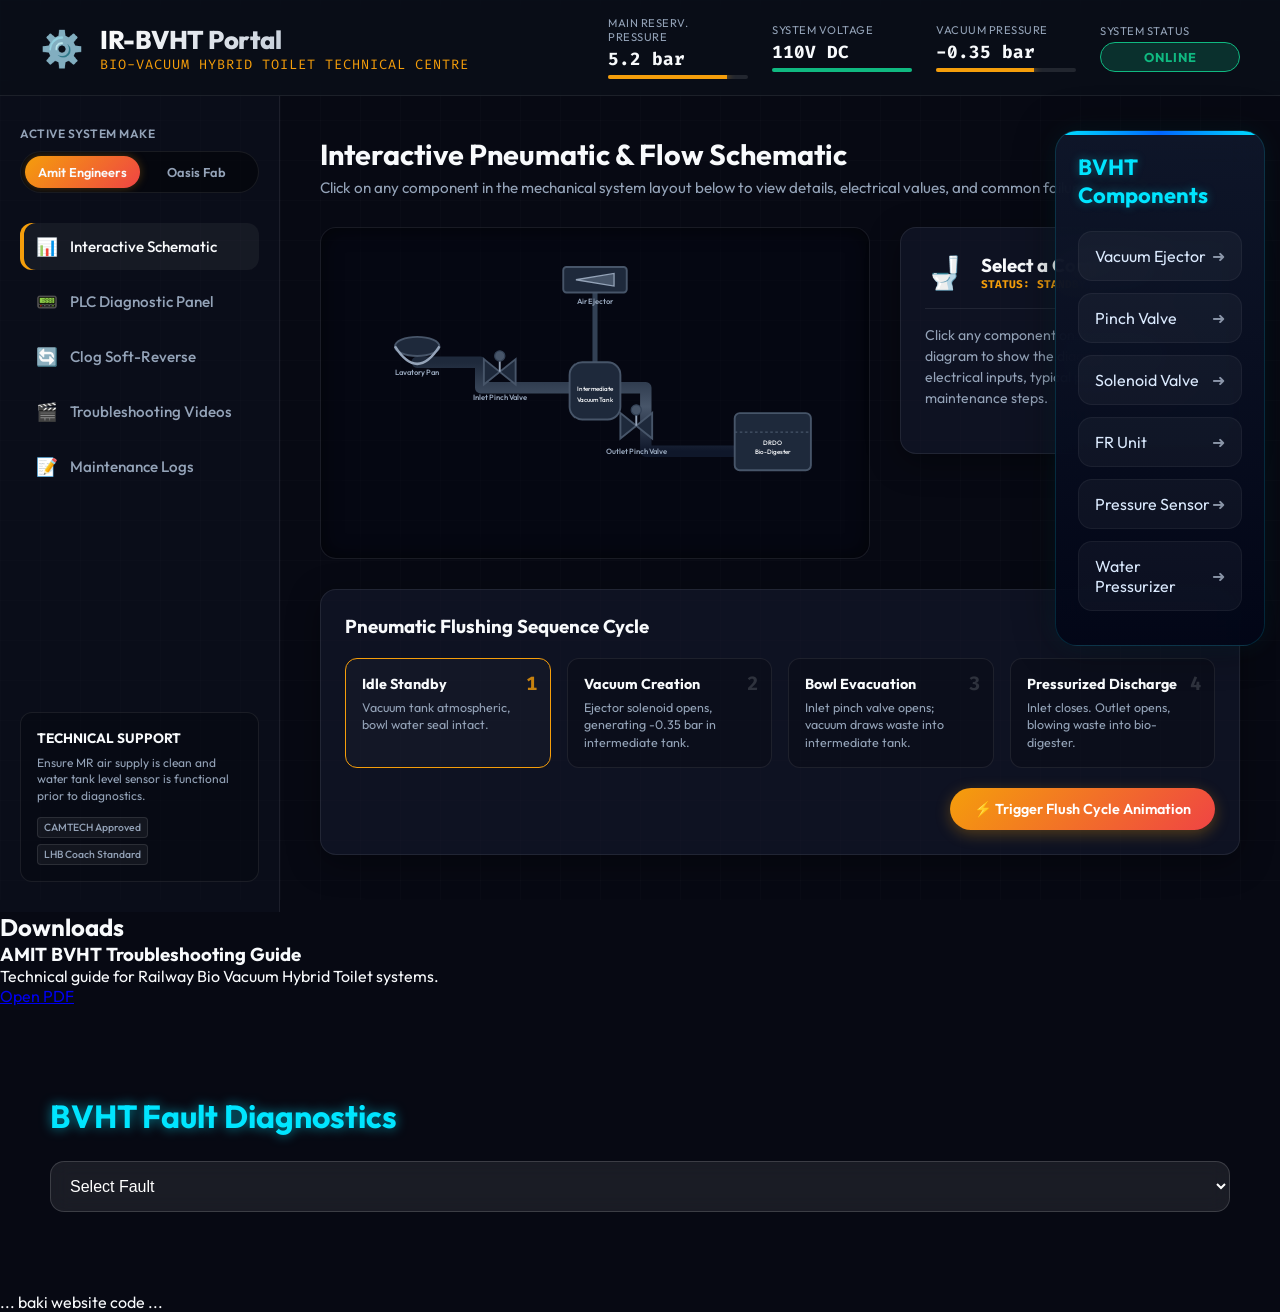
==== commit fa5b55e8: "Update index.html" ====
--- a/index.html
+++ b/index.html
@@ -647,94 +647,30 @@
 </section>
     <script src="data/faultDatabase.js"></script>
     <script src="app.js"></script>
-    <aside class="right-components-panel">
-
-    <h3>BVHT Components</h3>
-
-    <ul>
-
-        <li>
-            <a href="components/ejector.html">
-                Vacuum Ejector
-            </a>
-        </li>
-
-        <li>
-            <a href="components/pinch-valve.html">
-                Pinch Valve
-            </a>
-        </li>
-
-        <li>
-            <a href="components/solenoid.html">
-                Solenoid Valve
-            </a>
-        </li>
-
-        <li>
-            <a href="components/fr-unit.html">
-                FR Unit
-            </a>
-        </li>
-
-        <li>
-            <a href="components/sensor.html">
-                Pressure Sensor
-            </a>
-        </li>
-
-        <li>
-            <a href="components/water-pressurizer.html">
-                Water Pressurizer
-            </a>
-        </li>
-
-    </ul>
-
-</aside>
-
-    <h3>BVHT Components</h3>
-
-    <ul>
-
-        <li>
-            <a href="components/ejector.html">
-                Ejector
-            </a>
-        </li>
-
-        <li>
-            <a href="components/pinch-valve.html">
-                Pinch Valve
-            </a>
-        </li>
-
-        <li>
-            <a href="components/solenoid.html">
-                Solenoid Valve
-            </a>
-        </li>
-
-        <li>
-            <a href="components/fr-unit.html">
-                FR Unit
-            </a>
-        </li>
-
-        <li>
-            <a href="components/sensor.html">
-                Pressure Sensor
-            </a>
-        </li>
-
-        <li>
-            <a href="components/water-pressurizer.html">
-                Water Pressurizer
-            </a>
-        </li>
-
-    </ul>
-
-</aside>
 </body>
 </html>
+... baki website code ...
+
+<aside class="right-components-panel">
+
+    <h3>BVHT Components</h3>
+
+    <ul>
+
+        <li><a href="components/ejector.html">Vacuum Ejector</a></li>
+
+        <li><a href="components/pinch-valve.html">Pinch Valve</a></li>
+
+        <li><a href="components/solenoid.html">Solenoid Valve</a></li>
+
+        <li><a href="components/fr-unit.html">FR Unit</a></li>
+
+        <li><a href="components/sensor.html">Pressure Sensor</a></li>
+
+        <li><a href="components/water-pressurizer.html">Water Pressurizer</a></li>
+
+    </ul>
+
+</aside>
+
+</body>
--- a/style.css
+++ b/style.css
@@ -1916,7 +1916,7 @@
 
     border-radius: 20px;
 
-    padding: 22px;
+    padding: 16px;
 
     z-index: 999;
 
@@ -1931,11 +1931,11 @@
 
     position: fixed;
 
-    right: 25px;
-
-    top: 110px;
-
-    width: 260px;
+    right: 15px;
+
+    top: 140px;
+
+    width: 210px;
 
     background:
         linear-gradient(
@@ -2073,3 +2073,42 @@
         transform: translateX(0);
     }
 }
+.schematic-container {
+
+    margin-right: 260px;
+}
+.right-components-panel {
+
+    position: fixed !important;
+
+    right: 15px !important;
+
+    top: 130px !important;
+
+    width: 210px !important;
+
+    z-index: 99999 !important;
+}
+
+.right-components-panel ul {
+
+    list-style: none !important;
+
+    padding: 0 !important;
+
+    margin: 0 !important;
+}
+
+.right-components-panel li {
+
+    margin-bottom: 12px !important;
+}
+
+.right-components-panel a {
+
+    text-decoration: none !important;
+}
+
+
+
+
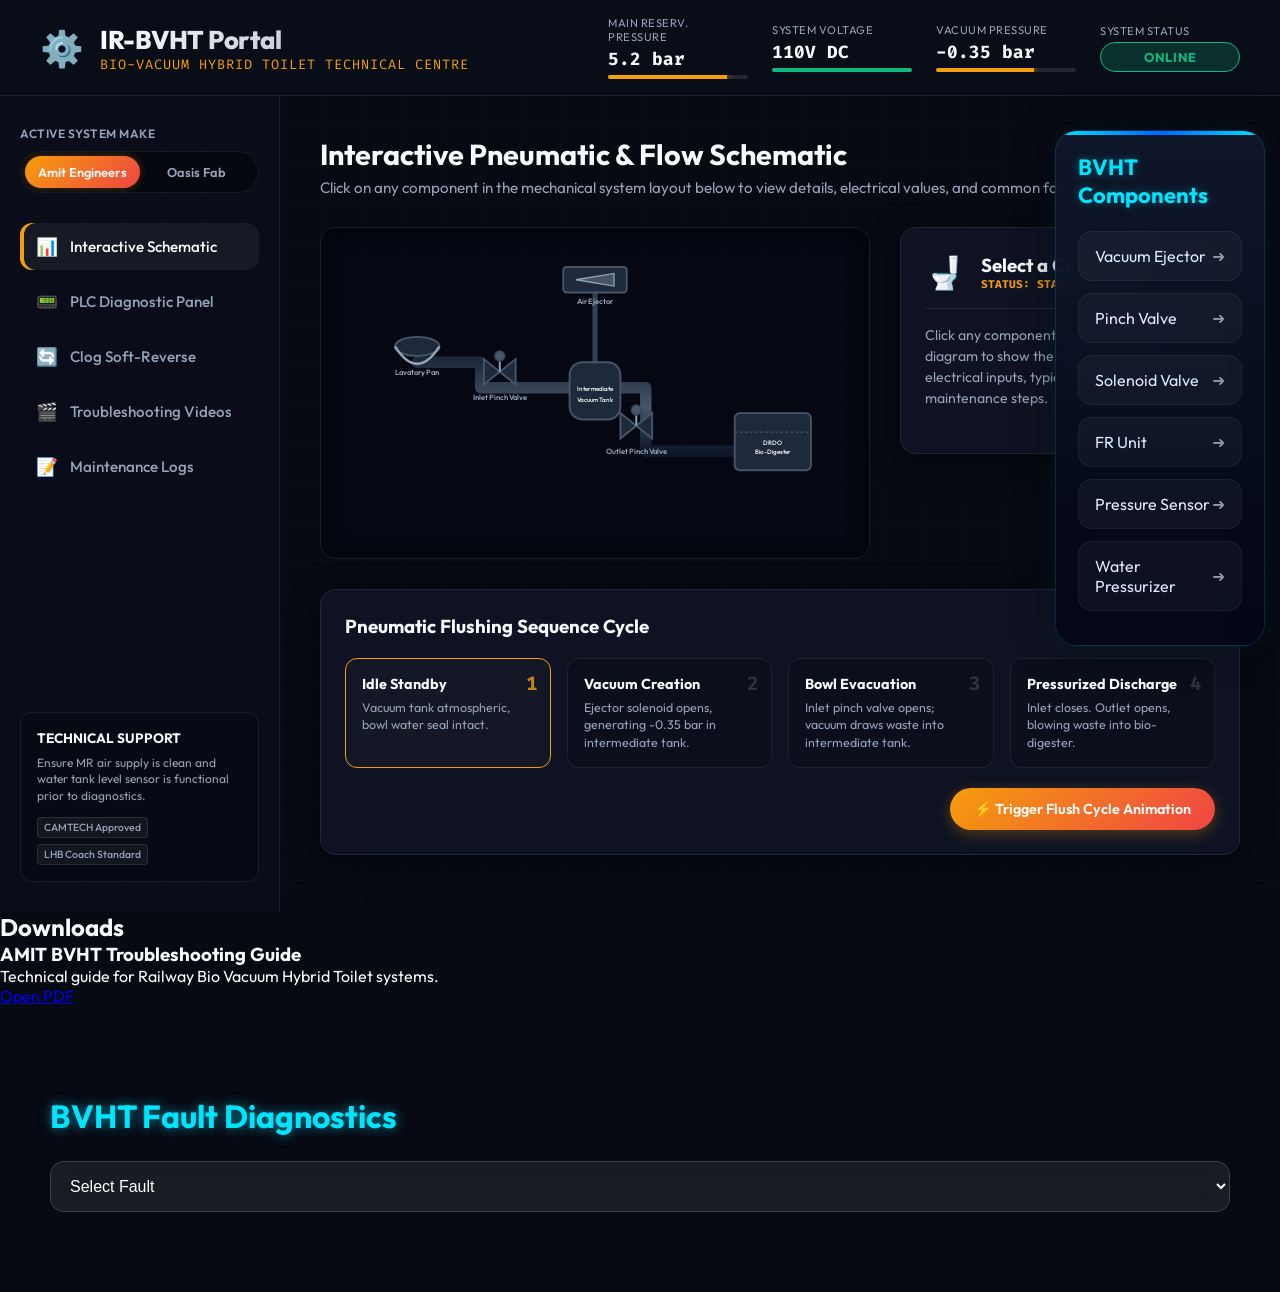
==== commit 54bb5f38: "Refactor HTML structure by removing extra tags Removed unnecessary closing tags and cleaned up HTML " ====
--- a/index.html
+++ b/index.html
@@ -647,30 +647,28 @@
 </section>
     <script src="data/faultDatabase.js"></script>
     <script src="app.js"></script>
+
+
+<aside class="right-components-panel">
+
+    <h3>BVHT Components</h3>
+
+    <ul>
+
+        <li><a href="components/ejector.html">Vacuum Ejector</a></li>
+
+        <li><a href="components/pinch-valve.html">Pinch Valve</a></li>
+
+        <li><a href="components/solenoid.html">Solenoid Valve</a></li>
+
+        <li><a href="components/fr-unit.html">FR Unit</a></li>
+
+        <li><a href="components/sensor.html">Pressure Sensor</a></li>
+
+        <li><a href="components/water-pressurizer.html">Water Pressurizer</a></li>
+
+    </ul>
+
+</aside>
 </body>
-</html>
-... baki website code ...
-
-<aside class="right-components-panel">
-
-    <h3>BVHT Components</h3>
-
-    <ul>
-
-        <li><a href="components/ejector.html">Vacuum Ejector</a></li>
-
-        <li><a href="components/pinch-valve.html">Pinch Valve</a></li>
-
-        <li><a href="components/solenoid.html">Solenoid Valve</a></li>
-
-        <li><a href="components/fr-unit.html">FR Unit</a></li>
-
-        <li><a href="components/sensor.html">Pressure Sensor</a></li>
-
-        <li><a href="components/water-pressurizer.html">Water Pressurizer</a></li>
-
-    </ul>
-
-</aside>
-
-</body>
+    </html>
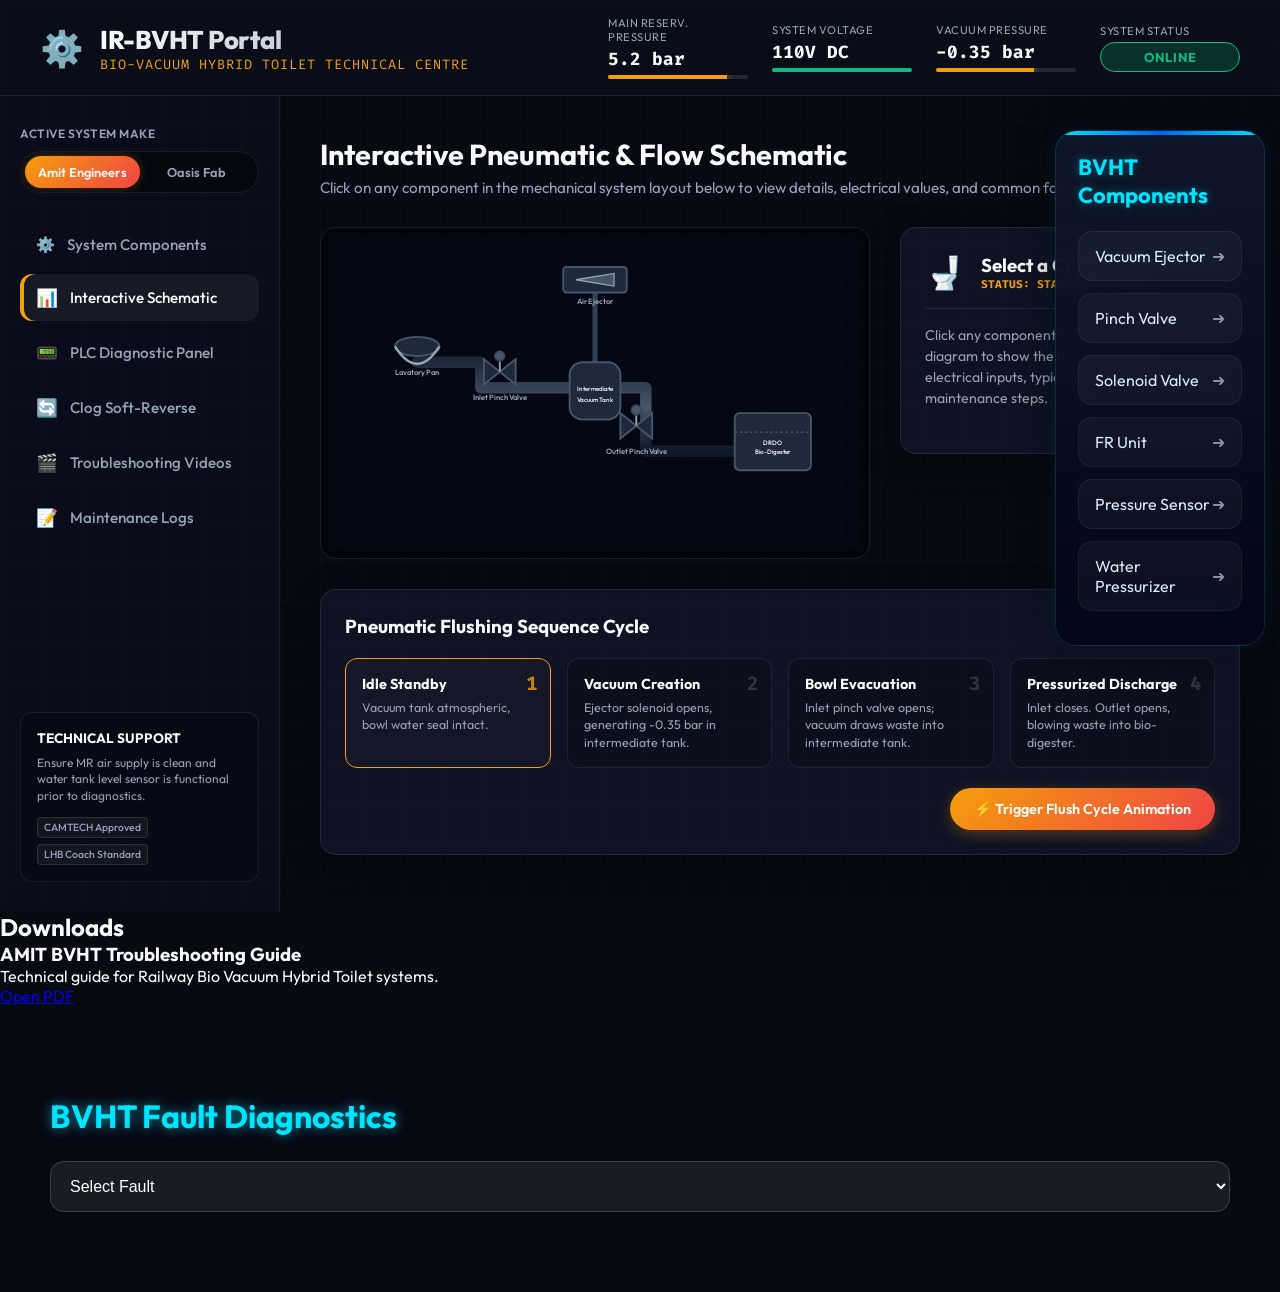
==== commit e8486cd7: "Add navigation item for System Components" ====
--- a/index.html
+++ b/index.html
@@ -1,6 +1,9 @@
 <!DOCTYPE html>
 <html lang="en">
 <head>
+<meta name="viewport" content="width=device-width, initial-scale=1.0">
+    
+    
     <meta charset="UTF-8">
     <meta name="viewport" content="width=device-width, initial-scale=1.0">
     <title>Indian Railways BVHT Troubleshooting & Diagnostic Portal</title>
@@ -65,6 +68,10 @@
             </div>
 
             <nav class="nav-menu">
+      <div class="nav-item" onclick="window.location.href='components/system-components.html'">
+    <span>⚙️</span>
+    <span>System Components</span>
+</div>
                 <button class="nav-item active" id="btn-tab-schematic" data-tab="tab-schematic">
                     <span class="nav-icon">📊</span> Interactive Schematic
                 </button>
--- a/style.css
+++ b/style.css
@@ -2109,6 +2109,65 @@
     text-decoration: none !important;
 }
 
-
-
-
+/* Responsive Design */
+
+* {
+  box-sizing: border-box;
+}
+
+body {
+  margin: 0;
+  padding: 0;
+  overflow-x: hidden;
+}
+
+/* Images responsive */
+img {
+  max-width: 100%;
+  height: auto;
+}
+
+/* Main containers */
+.container,
+.main-container,
+.content,
+.panel {
+  width: 100%;
+  max-width: 100%;
+}
+
+/* Mobile responsive */
+@media (max-width: 768px) {
+
+  body {
+    font-size: 14px;
+  }
+
+  .container,
+  .main-container,
+  .content {
+    flex-direction: column !important;
+    padding: 10px;
+  }
+
+  .sidebar,
+  .left-panel,
+  .right-panel,
+  .card,
+  .box {
+    width: 100% !important;
+    margin: 0 0 15px 0 !important;
+  }
+
+  button {
+    width: 100%;
+  }
+
+  table {
+    display: block;
+    overflow-x: auto;
+    width: 100%;
+  }
+}
+
+
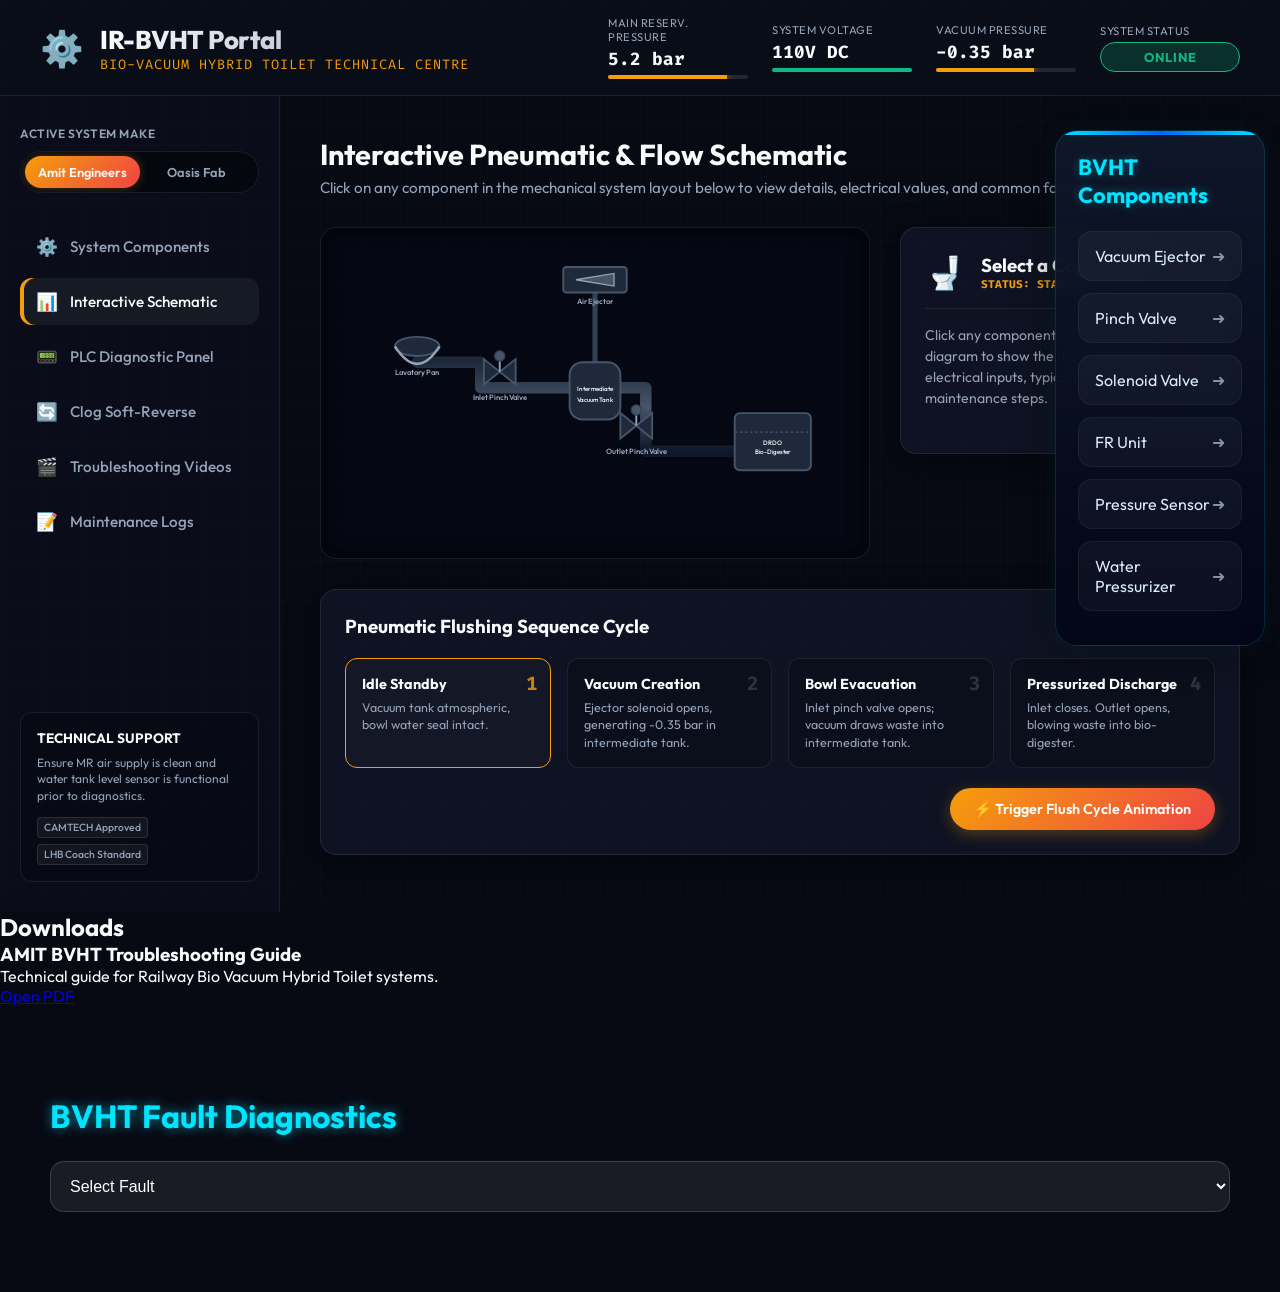
==== commit 5131ab36: "Replace div with button for System Components navigation" ====
--- a/index.html
+++ b/index.html
@@ -68,10 +68,11 @@
             </div>
 
             <nav class="nav-menu">
-      <div class="nav-item" onclick="window.location.href='components/system-components.html'">
-    <span>⚙️</span>
-    <span>System Components</span>
-</div>
+<button class="nav-item"
+onclick="window.location.href='components/system-components.html'">
+<span class="nav-icon">⚙️</span>
+System Components
+</button>
                 <button class="nav-item active" id="btn-tab-schematic" data-tab="tab-schematic">
                     <span class="nav-icon">📊</span> Interactive Schematic
                 </button>
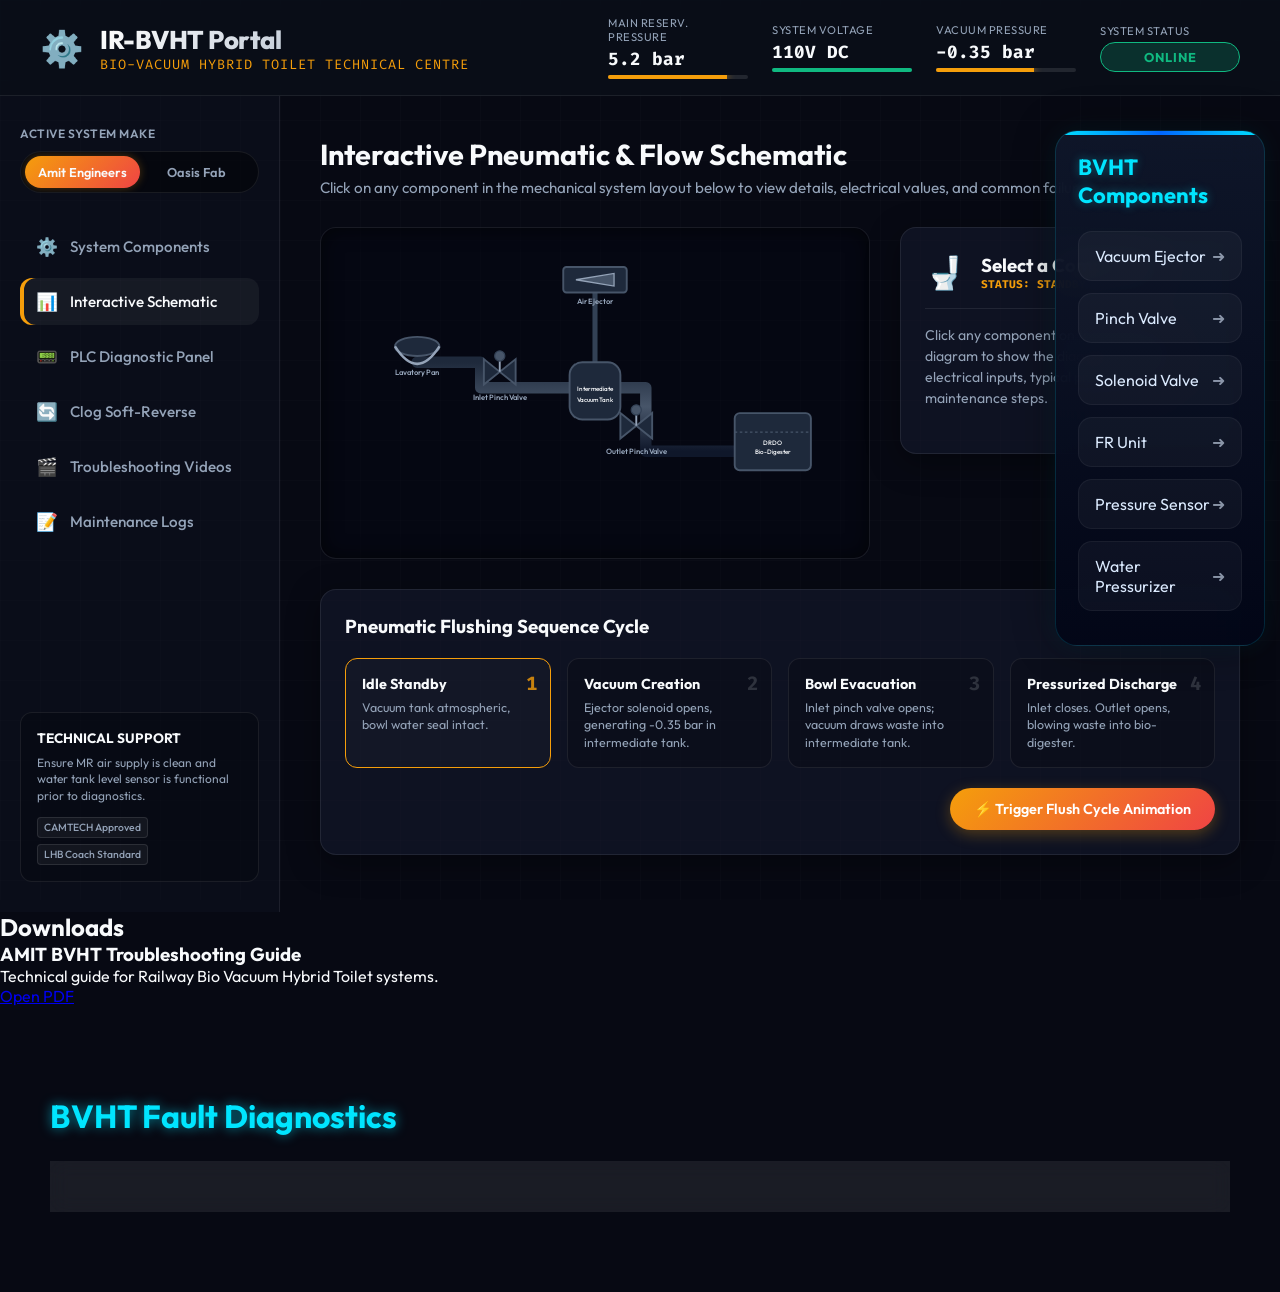
==== commit 217de977: "Show system components image in popup Co-authored-by: Copilot App <223556219+Copilot@users.noreply.g" ====
--- a/index.html
+++ b/index.html
@@ -68,11 +68,9 @@
             </div>
 
             <nav class="nav-menu">
-<button class="nav-item"
-onclick="window.location.href='components/system-components.html'">
-<span class="nav-icon">⚙️</span>
-System Components
-</button>
+                <button class="nav-item" type="button" id="btn-system-components">
+                    <span class="nav-icon">⚙️</span> System Components
+                </button>
                 <button class="nav-item active" id="btn-tab-schematic" data-tab="tab-schematic">
                     <span class="nav-icon">📊</span> Interactive Schematic
                 </button>
@@ -604,6 +602,14 @@
         </section>
     </main>
 
+    <div class="system-image-modal" id="system-image-modal" role="dialog" aria-modal="true" aria-label="System Components image" hidden>
+        <div class="system-image-modal-content">
+            <button class="modal-close" id="btn-system-image-close" type="button" aria-label="Close image">×</button>
+            <img id="system-components-image" src="images/WhatsApp%20Image%202026-10-25%20at%2014.42.38.jpeg" alt="BVHT system components">
+            <p id="system-image-error" role="status" hidden>Could not load the image. Check that the JPEG is in the images folder.</p>
+        </div>
+    </div>
+
     <!-- Interactive Video Dialog Modal -->
     <div class="modal-overlay" id="modal-video-overlay">
         <div class="modal-content glass-panel">
--- a/style.css
+++ b/style.css
@@ -1725,6 +1725,54 @@
     line-height: 1.4;
 }
 
+.system-image-modal {
+    position: fixed;
+    inset: 0;
+    z-index: 1100;
+    display: none;
+    align-items: center;
+    justify-content: center;
+    padding: 24px;
+    background: rgba(0, 0, 0, 0.82);
+    backdrop-filter: var(--glass-blur);
+}
+
+.system-image-modal.active {
+    display: flex;
+}
+
+.system-image-modal[hidden] {
+    display: none;
+}
+
+.system-image-modal-content {
+    position: relative;
+    max-width: min(1100px, 95vw);
+    max-height: 90vh;
+    padding: 48px 20px 20px;
+    border: 1px solid var(--border-color);
+    border-radius: 16px;
+    background: var(--bg-surface-solid);
+    box-shadow: 0 8px 32px rgba(0, 0, 0, 0.5);
+}
+
+.system-image-modal-content img {
+    display: block;
+    max-width: 100%;
+    max-height: calc(90vh - 72px);
+    margin: 0 auto;
+    object-fit: contain;
+}
+
+.system-image-modal-content .modal-close {
+    top: 8px;
+    right: 16px;
+}
+
+.system-image-modal-content p {
+    color: var(--text-secondary);
+}
+
 /* Responsive Rules */
 @media (max-width: 1200px) {
     .app-container {
@@ -2170,4 +2218,3 @@
   }
 }
 
-
